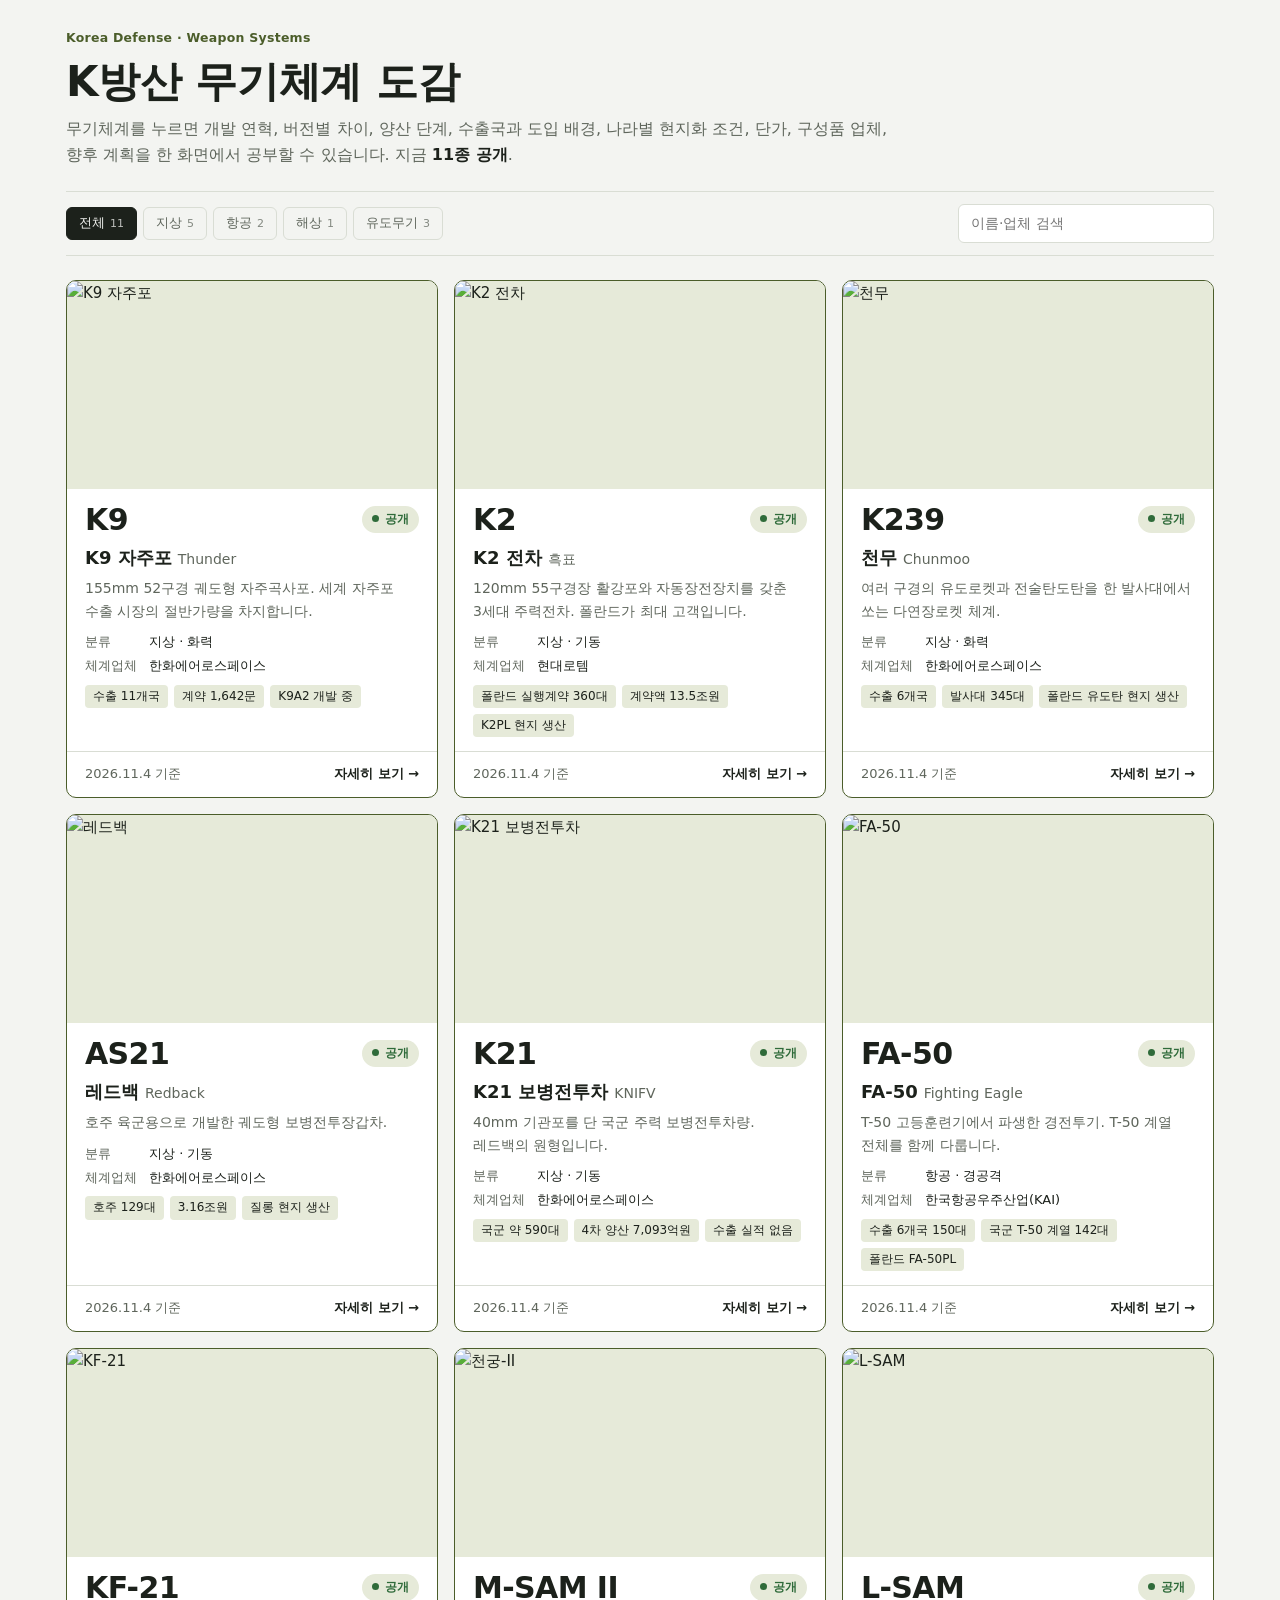
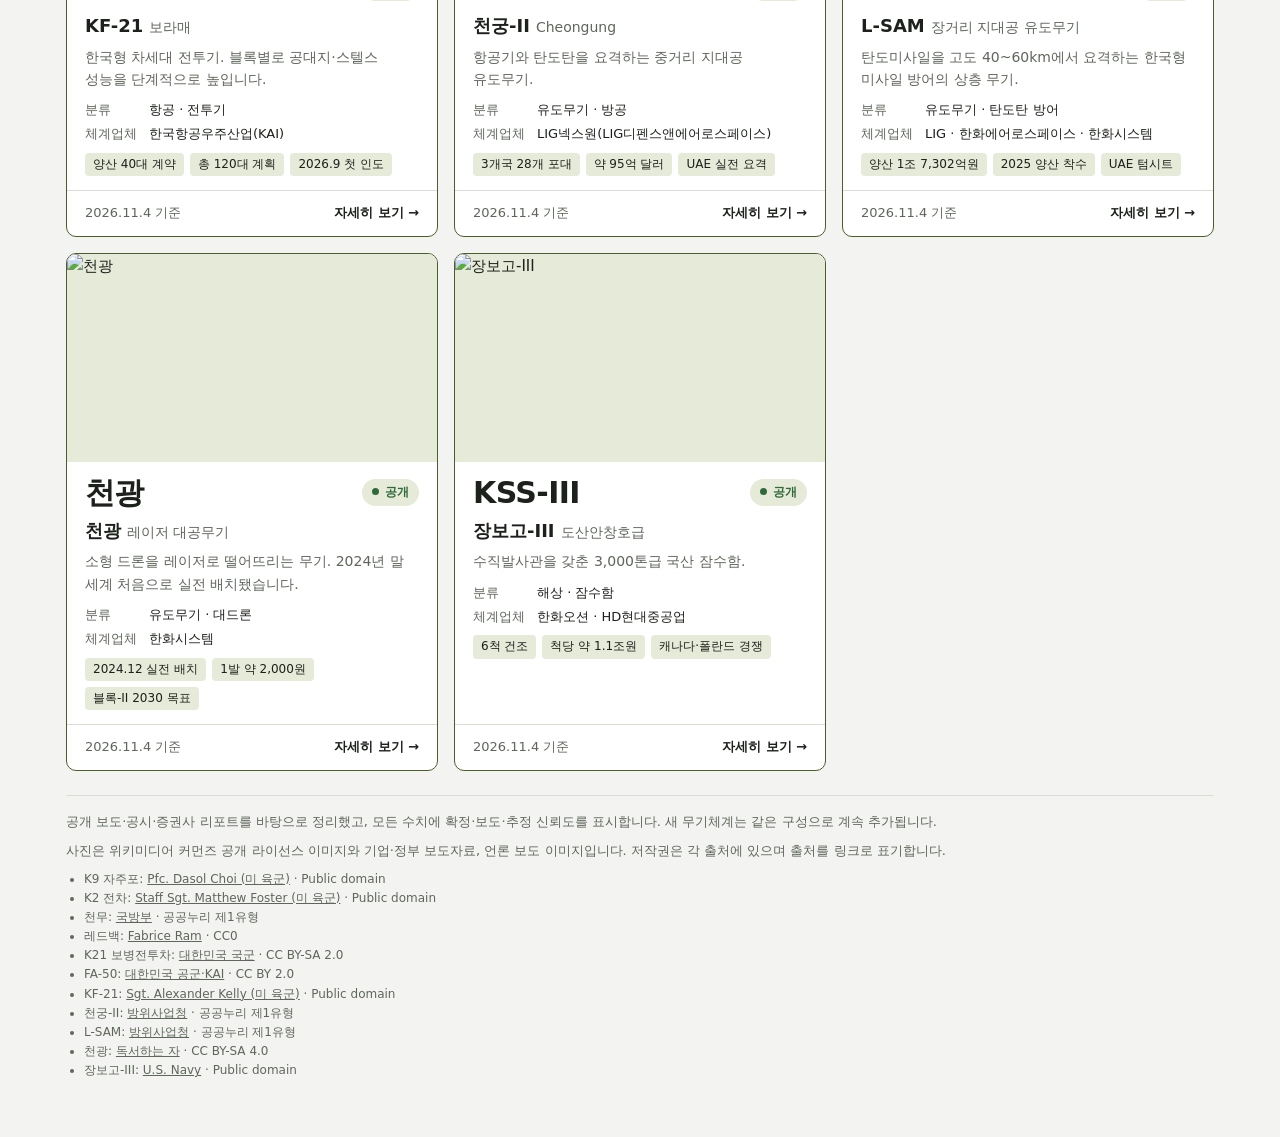
==== index.html @ 69179844 "공급망 분석 탭 틀 추가 (상장사 수혜·리스크) Co-Authored-By: Claude Opus 5.5 <noreply@anthropic.com> Claude-Session: h" ====
<!doctype html>
<html lang="ko">
<head>
<meta charset="utf-8">
<meta name="viewport" content="width=device-width, initial-scale=1, viewport-fit=cover">
<title>K방산 무기체계 도감</title>
<meta name="description" content="K방산 무기체계별 개발 연혁, 양산 단계, 수출국과 도입 배경, 단가, 구성품 업체, 향후 계획을 정리한 공부용 도감">
<link rel="stylesheet" href="https://cdn.jsdelivr.net/gh/orioncactus/pretendard@v1.3.9/dist/web/variable/pretendardvariable-dynamic-subset.min.css">
<link rel="stylesheet" href="assets/site.css?v=6ced16cc">
</head>
<body>
<div class="wrap">
  <header style="display:flex;flex-direction:column;gap:10px">
    <div class="eyebrow">Korea Defense · Weapon Systems</div>
    <h1>K방산 무기체계 도감</h1>
    <p class="lede">무기체계를 누르면 개발 연혁, 버전별 차이, 양산 단계, 수출국과 도입 배경, 나라별 현지화 조건, 단가, 구성품 업체, 향후 계획을 한 화면에서 공부할 수 있습니다. 지금 <b id="sum">—</b>.</p>
  </header>

  <div class="bar">
    <div class="chips" id="filters" role="group" aria-label="분류"></div>
    <input class="search" id="q" type="search" placeholder="이름·업체 검색" aria-label="무기체계 검색">
  </div>

  <ul class="grid" id="grid"></ul>
  <p class="empty hidden" id="empty">조건에 맞는 무기체계가 없습니다. 분류나 검색어를 바꿔 보세요.</p>

  <footer class="site">
    <p>공개 보도·공시·증권사 리포트를 바탕으로 정리했고, 모든 수치에 확정·보도·추정 신뢰도를 표시합니다. 새 무기체계는 같은 구성으로 계속 추가됩니다.</p>
    <p>사진은 위키미디어 커먼즈 공개 라이선스 이미지와 기업·정부 보도자료, 언론 보도 이미지입니다. 저작권은 각 출처에 있으며 출처를 링크로 표기합니다.</p>
    <ul id="credits"></ul>
  </footer>
</div>

<script>
const FP = (f, w = 800) => `https://commons.wikimedia.org/wiki/Special:FilePath/${encodeURIComponent(f)}?width=${w}`;
const PG = (f) => `https://commons.wikimedia.org/wiki/File:${encodeURIComponent(f.replace(/ /g, '_'))}`;
const SYSTEMS = [
  {code:"K9", name:"K9 자주포", alias:"Thunder", cat:"지상", sub:"화력", maker:"한화에어로스페이스", desc:"155mm 52구경 궤도형 자주곡사포. 세계 자주포 수출 시장의 절반가량을 차지합니다.", href:"k9/", updated:"2026.11.4", facts:["수출 11개국","계약 1,642문","K9A2 개발 중"],
   photo:{f:"Coordinated thunder - 1 of 7.jpg", by:"Pfc. Dasol Choi (미 육군)", lic:"Public domain"}},
  {code:"K2", name:"K2 전차", alias:"흑표", cat:"지상", sub:"기동", maker:"현대로템", desc:"120mm 55구경장 활강포와 자동장전장치를 갖춘 3세대 주력전차. 폴란드가 최대 고객입니다.", href:"k2/", updated:"2026.11.4", facts:["폴란드 실행계약 360대","계약액 13.5조원","K2PL 현지 생산"],
   photo:{f:"K2 Tank Joins the Fight with eFP Battle Group Poland - 1.jpg", by:"Staff Sgt. Matthew Foster (미 육군)", lic:"Public domain"}},
  {code:"K239", name:"천무", alias:"Chunmoo", cat:"지상", sub:"화력", maker:"한화에어로스페이스", desc:"여러 구경의 유도로켓과 전술탄도탄을 한 발사대에서 쏘는 다연장로켓 체계.", href:"chunmoo/", updated:"2026.11.4", facts:["수출 6개국","발사대 345대","폴란드 유도탄 현지 생산"],
   photo:{f:"K239 Chunmoo Image6.jpg", by:"국방부", lic:"공공누리 제1유형"}},
  {code:"AS21", name:"레드백", alias:"Redback", cat:"지상", sub:"기동", maker:"한화에어로스페이스", desc:"호주 육군용으로 개발한 궤도형 보병전투장갑차.", href:"redback/", updated:"2026.11.4", facts:["호주 129대","3.16조원","질롱 현지 생산"],
   photo:{f:"Hanwha AS21 Redback Australian IFV.png", by:"Fabrice Ram", lic:"CC0"}},
  {code:"K21", name:"K21 보병전투차", alias:"KNIFV", cat:"지상", sub:"기동", maker:"한화에어로스페이스", desc:"40mm 기관포를 단 국군 주력 보병전투차량. 레드백의 원형입니다.", href:"k21/", updated:"2026.11.4", facts:["국군 약 590대","4차 양산 7,093억원","수출 실적 없음"],
   photo:{f:"2014.4.1 육군 수도기계화보병사단 K-21 장갑차 사격집중훈련 Republic of Korea Army (13592630584).jpg", by:"대한민국 국군", lic:"CC BY-SA 2.0"}},
  {code:"FA-50", name:"FA-50", alias:"Fighting Eagle", cat:"항공", sub:"경공격", maker:"한국항공우주산업(KAI)", desc:"T-50 고등훈련기에서 파생한 경전투기. T-50 계열 전체를 함께 다룹니다.", href:"fa50/", updated:"2026.11.4", facts:["수출 6개국 150대","국군 T-50 계열 142대","폴란드 FA-50PL"],
   photo:{f:"FA-50 fighting Eagle on the Runway.jpg", by:"대한민국 공군·KAI", lic:"CC BY 2.0"}},
  {code:"KF-21", name:"KF-21", alias:"보라매", cat:"항공", sub:"전투기", maker:"한국항공우주산업(KAI)", desc:"한국형 차세대 전투기. 블록별로 공대지·스텔스 성능을 단계적으로 높입니다.", href:"kf21/", updated:"2026.11.4", facts:["양산 40대 계약","총 120대 계획","2026.9 첫 인도"],
   photo:{f:"A South Korean Air Force KF-21, developed by Korea Aerospace Industries, performs an aerial demonstration at the Aerospace and Defense Exhibition in Seoul, South Korea, October 21, 2023.jpg", by:"Sgt. Alexander Kelly (미 육군)", lic:"Public domain"}},
  {code:"M-SAM II", name:"천궁-II", alias:"Cheongung", cat:"유도무기", sub:"방공", maker:"LIG넥스원(LIG디펜스앤에어로스페이스)", desc:"항공기와 탄도탄을 요격하는 중거리 지대공 유도무기.", href:"msam2/", updated:"2026.11.4", facts:["3개국 28개 포대","약 95억 달러","UAE 실전 요격"],
   photo:{f:"M-SAM Block-2 battery.jpg", by:"방위사업청", lic:"공공누리 제1유형"}},
  {code:"L-SAM", name:"L-SAM", alias:"장거리 지대공 유도무기", cat:"유도무기", sub:"탄도탄 방어", maker:"LIG · 한화에어로스페이스 · 한화시스템", desc:"탄도미사일을 고도 40~60km에서 요격하는 한국형 미사일 방어의 상층 무기.", href:"lsam/", updated:"2026.11.4", facts:["양산 1조 7,302억원","2025 양산 착수","UAE 텀시트"],
   photo:{f:"Long-range Surface-to-Air Missile.jpg", by:"방위사업청", lic:"공공누리 제1유형"}},
  {code:"천광", name:"천광", alias:"레이저 대공무기", cat:"유도무기", sub:"대드론", maker:"한화시스템", desc:"소형 드론을 레이저로 떨어뜨리는 무기. 2024년 말 세계 처음으로 실전 배치됐습니다.", href:"cheongwang/", updated:"2026.11.4", facts:["2024.12 실전 배치","1발 약 2,000원","블록-II 2030 목표"],
   photo:{f:"Hanwha laser anti-aircraft weapon.webp", by:"독서하는 자", lic:"CC BY-SA 4.0"}},
  {code:"KSS-III", name:"장보고-III", alias:"도산안창호급", cat:"해상", sub:"잠수함", maker:"한화오션 · HD현대중공업", desc:"수직발사관을 갖춘 3,000톤급 국산 잠수함.", href:"kss3/", updated:"2026.11.4", facts:["6척 건조","척당 약 1.1조원","캐나다·폴란드 경쟁"],
   photo:{f:"260621-N-DP708-1007 ROKS Dosan ahn Chang-ho (SS-083) arrives at Pearl Harbor-Hickam for RIMPAC 2026.jpg", by:"U.S. Navy", lic:"Public domain"}}
];
const CATS = ["전체","지상","항공","해상","유도무기"];
let cat = "전체", q = "";
const el = (t, c, x) => { const e = document.createElement(t); if (c) e.className = c; if (x != null) e.textContent = x; return e; };
const live = SYSTEMS.filter(s => s.href).length;
document.getElementById("sum").textContent = `${live}종 공개`;

const fbox = document.getElementById("filters");
CATS.forEach(c => {
  const b = el("button", null, c);
  b.type = "button"; b.dataset.cat = c;
  b.append(el("span", "n", c === "전체" ? SYSTEMS.length : SYSTEMS.filter(s => s.cat === c).length));
  b.addEventListener("click", () => { cat = c; render(); });
  fbox.append(b);
});
document.getElementById("q").addEventListener("input", e => { q = e.target.value.trim().toLowerCase(); render(); });

function card(s) {
  const li = el("li", "scard" + (s.href ? " is-live" : ""));
  const fig = el("figure", "photo thumb");
  if (s.photo) {
    const img = el("img"); img.src = FP(s.photo.f); img.alt = s.name; img.loading = "lazy";
    fig.append(img);
  } else {
    const n = el("div", "nophoto"); n.append(el("b", null, s.code), el("span", null, "공개 라이선스 사진 준비 중"));
    fig.append(n);
  }
  const top = el("div", "scard-top");
  top.append(el("div", "code", s.code), el("span", "state", s.href ? "공개" : "준비 중"));
  const body = el("div", "scard-body");
  const h = el("h2", null, s.name);
  if (s.alias) h.append(el("span", null, s.alias));
  const meta = el("dl", "meta");
  [["분류", s.cat + " · " + s.sub], ["체계업체", s.maker]].forEach(([k, v]) => meta.append(el("dt", null, k), el("dd", null, v)));
  body.append(h, el("p", "desc", s.desc), meta);
  if (s.facts) { const f = el("div", "facts"); s.facts.forEach(x => f.append(el("span", null, x))); body.append(f); }
  const foot = el("div", "scard-foot");
  if (s.href) {
    foot.append(el("span", null, s.updated + " 기준"));
    const a = el("a", null, "자세히 보기"); a.href = s.href; foot.append(a);
  } else {
    foot.append(el("span", null, "페이지 제작 예정"));
  }
  li.append(fig, top, body, foot);
  return li;
}
function render() {
  fbox.querySelectorAll("button").forEach(b => b.setAttribute("aria-pressed", String(b.dataset.cat === cat)));
  const rows = SYSTEMS
    .filter(s => cat === "전체" || s.cat === cat)
    .filter(s => !q || [s.code, s.name, s.alias, s.maker, s.desc, s.sub].join(" ").toLowerCase().includes(q))
    .sort((a, b) => (b.href ? 1 : 0) - (a.href ? 1 : 0));
  document.getElementById("grid").replaceChildren(...rows.map(card));
  document.getElementById("empty").classList.toggle("hidden", rows.length > 0);
}
render();
document.getElementById("credits").replaceChildren(...SYSTEMS.filter(s => s.photo).map(s => {
  const li = el("li"); li.append(s.name + ": ");
  const a = el("a", null, s.photo.by); a.href = PG(s.photo.f); a.target = "_blank"; a.rel = "noopener";
  li.append(a, ` · ${s.photo.lic}`);
  return li;
}));
</script>
</body>
</html>
---- assets/site.css ----
/* K방산 무기체계 도감 — 공통 스타일
   레이아웃: 좁은 머리말 + 탭 + 카드. 주인공은 군 제식 명칭과 실물 사진. */
:root{
  --bg:#f3f4f1;
  --panel:#ffffff;
  --ink:#1c211b;
  --muted:#5f665c;
  --line:#d9ddd4;
  --accent:#4b5d2a;
  --accent-soft:#e6ead9;
  --ok:#2f6b3a;
  --warn:#9a6400;
  --c1:#4b5d2a;
  --c2:#2f6f8f;
  --c3:#b2742a;
  --c4:#8a3b4a;
  --c5:#6b5aa3;
  --muted-mark:#b8bdb2;
  --font-display:"Pretendard Variable",Pretendard,-apple-system,BlinkMacSystemFont,"Apple SD Gothic Neo","Malgun Gothic",system-ui,sans-serif;
  --font-body:"Pretendard Variable",Pretendard,-apple-system,BlinkMacSystemFont,"Apple SD Gothic Neo","Malgun Gothic",system-ui,sans-serif;
  --font-code:"Pretendard Variable",Pretendard,-apple-system,BlinkMacSystemFont,"Apple SD Gothic Neo","Malgun Gothic",system-ui,sans-serif;
}
@media (prefers-color-scheme: dark){:root{
  --bg:#151813;--panel:#1d211b;--ink:#e8ebe3;--muted:#a3aa9d;--line:#33392f;--accent:#b4c784;--accent-soft:#2a3220;
  --ok:#8fcf98;--warn:#e0b25a;--c1:#a9bf74;--c2:#6fb3d6;--c3:#e0a35c;--c4:#d98393;--c5:#a998e0;--muted-mark:#4a5145;color-scheme:dark}}
*{box-sizing:border-box}
html{-webkit-text-size-adjust:100%}
body{margin:0;background:var(--bg);color:var(--ink);font-family:var(--font-body);font-size:15px;line-height:1.6;font-variant-numeric:tabular-nums;word-break:keep-all;-webkit-font-smoothing:antialiased}
button,input,select,textarea{font-family:inherit}
a{color:inherit}
img{max-width:100%}
h1,h2,h3,p{margin:0}
.wrap{max-width:1180px;margin:0 auto;padding-left:max(16px,env(safe-area-inset-left,0px));padding-right:max(16px,env(safe-area-inset-right,0px));padding-block:28px 56px;display:flex;flex-direction:column;gap:24px}
.topnav{display:flex;align-items:center;gap:12px;font-size:13px;color:var(--muted)}
.topnav a{text-decoration:none;font-weight:600;color:var(--ink)}
.topnav a:hover{color:var(--accent)}
.eyebrow{font-family:var(--font-code);font-size:12.5px;letter-spacing:.02em;color:var(--accent);font-weight:600}
h1{font-family:var(--font-display);font-weight:700;font-size:clamp(28px,4.4vw,42px);line-height:1.15;letter-spacing:-.01em;text-wrap:balance}
.lede{color:var(--muted);font-size:16px;max-width:52rem}
.lede b{color:var(--ink);font-weight:600}
.btn:focus-visible,button:focus-visible,a:focus-visible,input:focus-visible{outline:2px solid var(--accent);outline-offset:2px}

/* 사진 */
figure{margin:0}
.photo{position:relative;background:var(--accent-soft);overflow:hidden;border-radius:8px}
.photo img{display:block;width:100%;height:100%;object-fit:cover}
.photo figcaption,.credit{font-size:11px;color:var(--muted);line-height:1.4}
.photo figcaption{padding:6px 2px 0}
.credit a{color:inherit}
.nophoto{display:flex;flex-direction:column;align-items:center;justify-content:center;gap:4px;height:100%;color:var(--muted);font-size:12px;text-align:center;padding:12px;border:1px dashed var(--line);border-radius:8px}
.nophoto b{font-family:var(--font-code);font-size:20px;color:var(--ink)}

/* 홈 */
.bar{display:flex;flex-wrap:wrap;gap:12px;align-items:center;justify-content:space-between;border-top:1px solid var(--line);border-bottom:1px solid var(--line);padding-block:12px}
.chips{display:flex;flex-wrap:wrap;gap:6px}
.chips button{font:inherit;font-size:13px;padding:5px 12px;border-radius:6px;border:1px solid var(--line);background:transparent;color:var(--muted);cursor:pointer}
.chips button[aria-pressed="true"]{background:var(--ink);color:var(--bg);border-color:var(--ink)}
.chips .n{font-family:var(--font-code);font-size:11px;margin-left:5px;opacity:.75}
.search{font:inherit;font-size:14px;padding:7px 12px;border:1px solid var(--line);border-radius:6px;background:var(--panel);color:var(--ink);width:min(100%,16rem)}
.grid{display:grid;grid-template-columns:repeat(auto-fill,minmax(min(100%,300px),1fr));gap:16px;list-style:none;margin:0;padding:0}
.scard{background:var(--panel);border:1px solid var(--line);border-radius:10px;display:flex;flex-direction:column;min-width:0;overflow:hidden}
.scard.is-live{border-color:var(--accent)}
.scard .thumb{aspect-ratio:16/9;border-radius:0}
.scard .thumb img{transition:transform .3s ease}
.scard.is-live:hover .thumb img{transform:scale(1.03)}
.scard-top{display:flex;justify-content:space-between;align-items:center;gap:10px;padding:14px 18px 0}
.code{font-family:var(--font-code);font-weight:700;font-size:30px;line-height:1.1;letter-spacing:-.02em}
.state{font-size:12px;font-weight:600;padding:3px 9px;border-radius:999px;white-space:nowrap;border:1px solid var(--line);color:var(--muted)}
.is-live .state{background:var(--accent-soft);border-color:transparent;color:var(--ok)}
.is-live .state::before{content:"";display:inline-block;width:7px;height:7px;border-radius:50%;background:var(--ok);margin-right:6px;vertical-align:1px}
.scard-body{padding:10px 18px 14px;display:flex;flex-direction:column;gap:8px;flex:1}
.scard h2{font-size:18px;font-weight:600;line-height:1.3}
.scard h2 span{font-weight:400;color:var(--muted);font-size:14px;margin-left:6px}
.desc{color:var(--muted);font-size:14px}
.meta{display:grid;grid-template-columns:auto 1fr;gap:3px 12px;margin:2px 0 0;font-size:13px}
.meta dt{color:var(--muted)}
.meta dd{margin:0;min-width:0}
.facts{display:flex;flex-wrap:wrap;gap:6px}
.facts span{font-family:var(--font-code);font-size:12px;padding:2px 8px;border-radius:4px;background:var(--accent-soft);font-variant-numeric:tabular-nums}
.scard-foot{border-top:1px solid var(--line);padding:12px 18px;display:flex;justify-content:space-between;align-items:center;gap:8px;font-size:13px;color:var(--muted)}
.scard-foot a{color:var(--ink);font-weight:600;text-decoration:none}
.scard-foot a::after{content:" →";font-family:var(--font-code)}
.scard-foot a:hover{color:var(--accent)}
.empty{color:var(--muted);text-align:center;padding:40px 0}
footer.site{font-size:13px;color:var(--muted);border-top:1px solid var(--line);padding-top:16px;display:flex;flex-direction:column;gap:8px}
footer.site ul{margin:0;padding-left:18px;font-size:12px;line-height:1.6}

/* 상세 페이지 */
.hero{display:grid;grid-template-columns:minmax(0,1.1fr) minmax(0,1fr);gap:24px;align-items:center}
.hero .photo{aspect-ratio:16/10}
.hero-media{min-width:0}
.hero-text{display:flex;flex-direction:column;gap:12px;min-width:0}
.hero h1 span{display:block;font-family:var(--font-code);font-size:15px;font-weight:500;color:var(--muted);letter-spacing:0;margin-top:6px}
@media (max-width:820px){.hero{grid-template-columns:1fr}.hero-text{order:-1}}
.legend-tier{display:flex;flex-wrap:wrap;align-items:center;gap:6px 10px;font-size:12px;color:var(--muted)}
.chip{display:inline-flex;align-items:center;font-size:11.5px;line-height:1.45;padding:0 7px;border-radius:999px;border:1px solid currentColor;white-space:nowrap;font-weight:600;vertical-align:middle}
.t-ok{color:var(--ok)}
.t-news{color:var(--muted)}
.t-est{color:var(--warn)}
.t-note{color:var(--ink);border-style:dashed}
.chip.plain{color:var(--muted);border-color:var(--line)}
.chip.st{color:var(--ink);border-color:var(--c)}
.chip.st::before{content:"";width:7px;height:7px;border-radius:50%;background:var(--c);margin-right:5px}
.kpis{display:grid;grid-template-columns:repeat(auto-fit,minmax(min(100%,10.5rem),1fr));gap:12px}
.kpi{background:var(--panel);border:1px solid var(--line);border-radius:10px;padding:14px 16px}
.kpi-l{font-size:12px;color:var(--muted)}
.kpi-v{font-family:var(--font-code);font-weight:600;font-size:26px;line-height:1.2;margin:4px 0;font-variant-numeric:tabular-nums}
.kpi-v small{font-family:var(--font-body);font-size:14px;font-weight:400;color:var(--muted);margin-left:3px}
.kpi-n{font-size:12px;color:var(--muted)}
.tabs{display:flex;gap:2px;border-bottom:1px solid var(--line);overflow-x:auto;position:sticky;top:env(safe-area-inset-top,0px);background:var(--bg);z-index:5}
.tabs a{font-size:15px;text-decoration:none;border-bottom:2px solid transparent;padding:10px 14px;color:var(--muted);white-space:nowrap}
.tabs a[aria-current="page"]{color:var(--ink);border-bottom-color:var(--ink);font-weight:600}
body::before{content:"";position:fixed;inset:0 0 auto;height:env(safe-area-inset-top,0px);z-index:10;background:var(--bg)}
.page{display:flex;flex-direction:column;gap:16px}
.card{background:var(--panel);border:1px solid var(--line);border-radius:10px;padding:20px;min-width:0}
.card > h2{font-size:18px;font-weight:600}
.card h3{font-size:15px;font-weight:600}
.note{font-size:13px;color:var(--muted);margin-top:4px;line-height:1.55}
.card-h{display:flex;flex-wrap:wrap;justify-content:space-between;align-items:flex-end;gap:10px}
.card-body{margin-top:16px}
.two{display:grid;grid-template-columns:repeat(auto-fit,minmax(min(100%,24rem),1fr));gap:16px}
.split{display:grid;grid-template-columns:minmax(0,3fr) minmax(0,2fr);gap:16px;align-items:start}
@media (max-width:860px){.split{grid-template-columns:1fr}}
.tbl-wrap{overflow-x:auto}
.tbl-wrap.tall{max-height:560px;overflow:auto}
table.tbl{width:100%;border-collapse:collapse;font-size:13px;font-variant-numeric:tabular-nums}
.tbl th{text-align:left;font-weight:600;color:var(--muted);padding:6px 10px;border-bottom:1px solid var(--line);position:sticky;top:0;background:var(--panel);white-space:nowrap}
.tbl td{padding:9px 10px;border-bottom:1px solid var(--line);vertical-align:top;line-height:1.45}
.tbl tr:last-child td{border-bottom:0}
.tbl .num{text-align:right;white-space:nowrap}
.tbl .strong{font-weight:600}
.tbl .nowrap{white-space:nowrap}
.tbl th button{font:inherit;color:inherit;background:none;border:0;padding:0;cursor:pointer}
.tbl th[aria-sort="ascending"] button::after{content:" ↑"}
.tbl th[aria-sort="descending"] button::after{content:" ↓"}
@media (max-width:700px){.hide-sm{display:none}}
@media (max-width:980px){.hide-md{display:none}}
.reasons{list-style:none;padding:0;margin:0;display:grid;gap:12px;counter-reset:r}
.reasons li{counter-increment:r;display:grid;grid-template-columns:28px 1fr;column-gap:10px}
.reasons li::before{content:counter(r);grid-row:span 2;width:26px;height:26px;border-radius:50%;border:1px solid var(--line);display:flex;align-items:center;justify-content:center;font-family:var(--font-code);font-size:12px;color:var(--muted)}
.reasons strong,.study strong{font-weight:600}
.reasons p,.study p{font-size:13px;color:var(--muted);line-height:1.55;margin-top:2px}
.study{display:grid;grid-template-columns:repeat(auto-fit,minmax(min(100%,16rem),1fr));gap:10px}
.study > div{border:1px solid var(--line);border-radius:8px;padding:14px;background:var(--bg)}
.filters{display:flex;flex-wrap:wrap;gap:4px}
.filters button{font:inherit;font-size:12px;padding:3px 10px;border-radius:999px;border:1px solid var(--line);background:transparent;color:var(--muted);cursor:pointer;display:inline-flex;align-items:center;gap:5px}
.filters button[aria-pressed="true"]{background:var(--ink);color:var(--bg);border-color:var(--ink)}
.filters i{width:7px;height:7px;border-radius:50%;display:inline-block}
.tl{list-style:none;padding:0;margin:0}
.tl li{display:grid;grid-template-columns:5.6rem 14px 1fr;column-gap:10px;padding-bottom:14px;position:relative}
.tl li::after{content:"";position:absolute;left:calc(5.6rem + 16px);top:16px;bottom:0;width:2px;background:var(--line)}
.tl li:last-child::after{display:none}
.tl .when{font-family:var(--font-code);font-size:12px;color:var(--muted);text-align:right;padding-top:2px;font-variant-numeric:tabular-nums}
.tl .dot{width:14px;height:14px;border-radius:50%;background:var(--c);margin-top:3px;position:relative;z-index:1;box-shadow:0 0 0 3px var(--panel)}
.tl .h{display:flex;flex-wrap:wrap;align-items:center;gap:6px}
.tl .h strong{font-weight:600}
.tl .cat{font-size:12px;color:var(--c);font-weight:600}
.tl p{font-size:13px;color:var(--muted);line-height:1.5;margin-top:2px}
.versions{display:grid;grid-template-columns:repeat(auto-fit,minmax(min(100%,13rem),1fr));gap:12px}
.ver{border:1px solid var(--line);border-radius:10px;overflow:hidden;display:flex;flex-direction:column;background:var(--bg)}
.ver .photo{aspect-ratio:16/10;border-radius:0}
.ver .nophoto{aspect-ratio:16/10;border:0;border-bottom:1px dashed var(--line);border-radius:0;height:auto}
.ver-b{padding:12px 14px;display:flex;flex-direction:column;gap:8px}
.ver-h{display:flex;justify-content:space-between;align-items:center;gap:8px}
.ver-h b{font-family:var(--font-code);font-size:20px}
.ver dl{display:grid;grid-template-columns:auto 1fr;gap:3px 10px;margin:0;font-size:12.5px}
.ver dt{color:var(--muted)}
.ver dd{margin:0}
.ver .credit{padding:4px 14px 0}
.chart{position:relative;min-height:180px}
.chart svg{display:block;width:100%;overflow:visible}
.chart text{font-family:var(--font-body);font-size:12px;fill:var(--muted)}
.chart .vlab{fill:var(--ink);font-variant-numeric:tabular-nums}
.chart .sel{fill:var(--ink);font-weight:700}
.chart .grid{stroke:var(--line)}
.chart .hit{cursor:pointer}
.tip{position:absolute;z-index:6;background:var(--panel);border:1px solid var(--line);border-radius:8px;box-shadow:0 6px 20px rgba(0,0,0,.12);padding:6px 10px;font-size:12px;pointer-events:none;max-width:260px;line-height:1.5}
.tip div:first-child{color:var(--muted)}
.swatches{display:flex;flex-wrap:wrap;gap:10px;font-size:12px;color:var(--muted);margin-top:8px}
.swatches span{display:inline-flex;align-items:center;gap:5px}
.swatches i{width:10px;height:10px;border-radius:2px;display:inline-block}
.detail .photo{aspect-ratio:16/9;margin-bottom:6px}
.detail h2{font-family:var(--font-display);font-size:26px;font-weight:700}
.dt-h{display:flex;align-items:baseline;flex-wrap:wrap;gap:8px;margin-top:6px}
.dt-local{color:var(--muted);font-size:13px}
.dt-chips{display:flex;flex-wrap:wrap;gap:6px;margin:8px 0}
.dt-facts{display:grid;grid-template-columns:auto 1fr;gap:4px 14px;font-size:13px;margin:8px 0}
.dt-facts dt{color:var(--muted)}
.dt-facts dd{margin:0}
.dt-sec{border-top:1px solid var(--line);padding-top:10px;margin-top:10px}
.dt-sec h3{display:flex;align-items:center;gap:6px;margin-bottom:4px}
.dt-sec p{font-size:14px;line-height:1.6}
.mini{list-style:none;padding:0;margin:0;display:grid;gap:8px}
.mini li{display:grid;grid-template-columns:4.6rem 1fr;gap:8px;font-size:13px}
.mini .d{font-family:var(--font-code);color:var(--muted);font-size:12px}
.mini strong{font-weight:600}
.mini p{color:var(--muted);font-size:12.5px;line-height:1.5}
.guide{padding-left:18px;margin:0;display:grid;gap:8px;line-height:1.6}
.guide b{font-weight:600}
.supply-photos{display:grid;grid-template-columns:repeat(auto-fill,minmax(min(100%,16rem),22rem));gap:12px;margin-bottom:16px}
.supply-photos .photo{aspect-ratio:16/9;max-height:240px}
.hidden{display:none!important}
#pipe-chart{min-height:0}

.co-legend{display:flex;flex-wrap:wrap;gap:6px 10px;align-items:center;font-size:12.5px;color:var(--muted);margin-bottom:12px}
.co-grid{display:grid;grid-template-columns:repeat(auto-fill,minmax(270px,1fr));gap:12px}
.co{border:1px solid var(--line);border-radius:10px;padding:12px 14px;display:flex;flex-direction:column;gap:6px;background:var(--panel)}
.co.imp-1{border-color:var(--accent);box-shadow:inset 3px 0 0 var(--accent)}
.co-h{display:flex;align-items:center;gap:8px;flex-wrap:wrap}
.co-h strong{font-size:15.5px}
.co-h .tk{margin-left:auto;font-size:12px;color:var(--muted)}
.imp{display:inline-block;font-size:11.5px;font-weight:600;padding:2px 7px;border-radius:999px;white-space:nowrap}
.imp1{background:var(--accent);color:var(--bg)}
.imp2{background:var(--accent-soft);color:var(--ink)}
.imp3{background:color-mix(in srgb,var(--muted) 18%,transparent);color:var(--muted)}
.co-role{display:flex;gap:6px;flex-wrap:wrap}
.co-parts{margin:0;font-weight:500}
.co-exp,.co-why{margin:0;font-size:13.5px;line-height:1.5}
.co-why{color:var(--muted)}
.co-src{font-size:12.5px;align-self:flex-start}
#co-chart h3{margin:18px 0 6px;font-size:14px}
.chart text.vlab{paint-order:stroke;stroke:var(--panel);stroke-width:4px;stroke-linejoin:round;fill:var(--ink);font-weight:600}
.chart text.vlab.small{font-size:11px;font-weight:500}

.sc-flow{display:grid;grid-template-columns:repeat(3,1fr);gap:28px;margin-bottom:12px}
.sc-col{display:flex;flex-direction:column;gap:8px;position:relative}
.sc-col h3{margin:0 0 2px;font-size:13.5px;color:var(--muted)}
.sc-col.has-arrow::after{content:"→";position:absolute;right:-22px;top:2px;color:var(--muted);font-size:18px}
.sc-node{border:1px solid var(--line);border-radius:8px;padding:8px 10px;background:var(--panel);display:flex;flex-wrap:wrap;gap:2px 8px;align-items:baseline}
.sc-node small{flex-basis:100%;color:var(--muted);font-size:12.5px;line-height:1.4}
.sc-node .tk,.sc-h .tk{color:var(--muted);font-size:12px}
.sc-node.s-high{border-color:var(--accent);box-shadow:inset 3px 0 0 var(--accent)}
.sens{display:inline-block;font-size:11.5px;font-weight:600;padding:2px 7px;border-radius:999px}
.sens.s-high{background:var(--accent);color:var(--bg)}
.sens.s-mid{background:var(--accent-soft);color:var(--ink)}
.sens.s-low{background:color-mix(in srgb,var(--muted) 18%,transparent);color:var(--muted)}
.sc-list{display:flex;flex-direction:column;gap:14px}
.sc-row{border-top:1px solid var(--line);padding-top:12px;display:flex;flex-direction:column;gap:6px}
.sc-row:first-child{border-top:0;padding-top:0}
.sc-h{display:flex;flex-wrap:wrap;gap:6px 8px;align-items:center}
.sc-h strong{font-size:16px}
.sc-parts{margin:0;font-weight:500}
.sc-grid{display:grid;grid-template-columns:repeat(auto-fit,minmax(220px,1fr));gap:8px}
.sc-cell{border-radius:8px;padding:8px 10px;background:color-mix(in srgb,var(--muted) 8%,transparent)}
.sc-cell b{font-size:12px;color:var(--muted)}
.sc-cell p{margin:2px 0 0;font-size:13.5px;line-height:1.5}
.sc-cell.sc-up{background:color-mix(in srgb,var(--ok) 14%,transparent)}
.sc-cell.sc-down{background:color-mix(in srgb,var(--c4) 12%,transparent)}
.sc-risks{list-style:none;margin:0;padding:0;display:flex;flex-direction:column;gap:10px}
.sc-risks p{margin:2px 0 0;font-size:13.5px}
@media (max-width:720px){.sc-flow{grid-template-columns:1fr;gap:18px}.sc-col.has-arrow::after{content:"↓";right:auto;left:8px;top:auto;bottom:-20px}}
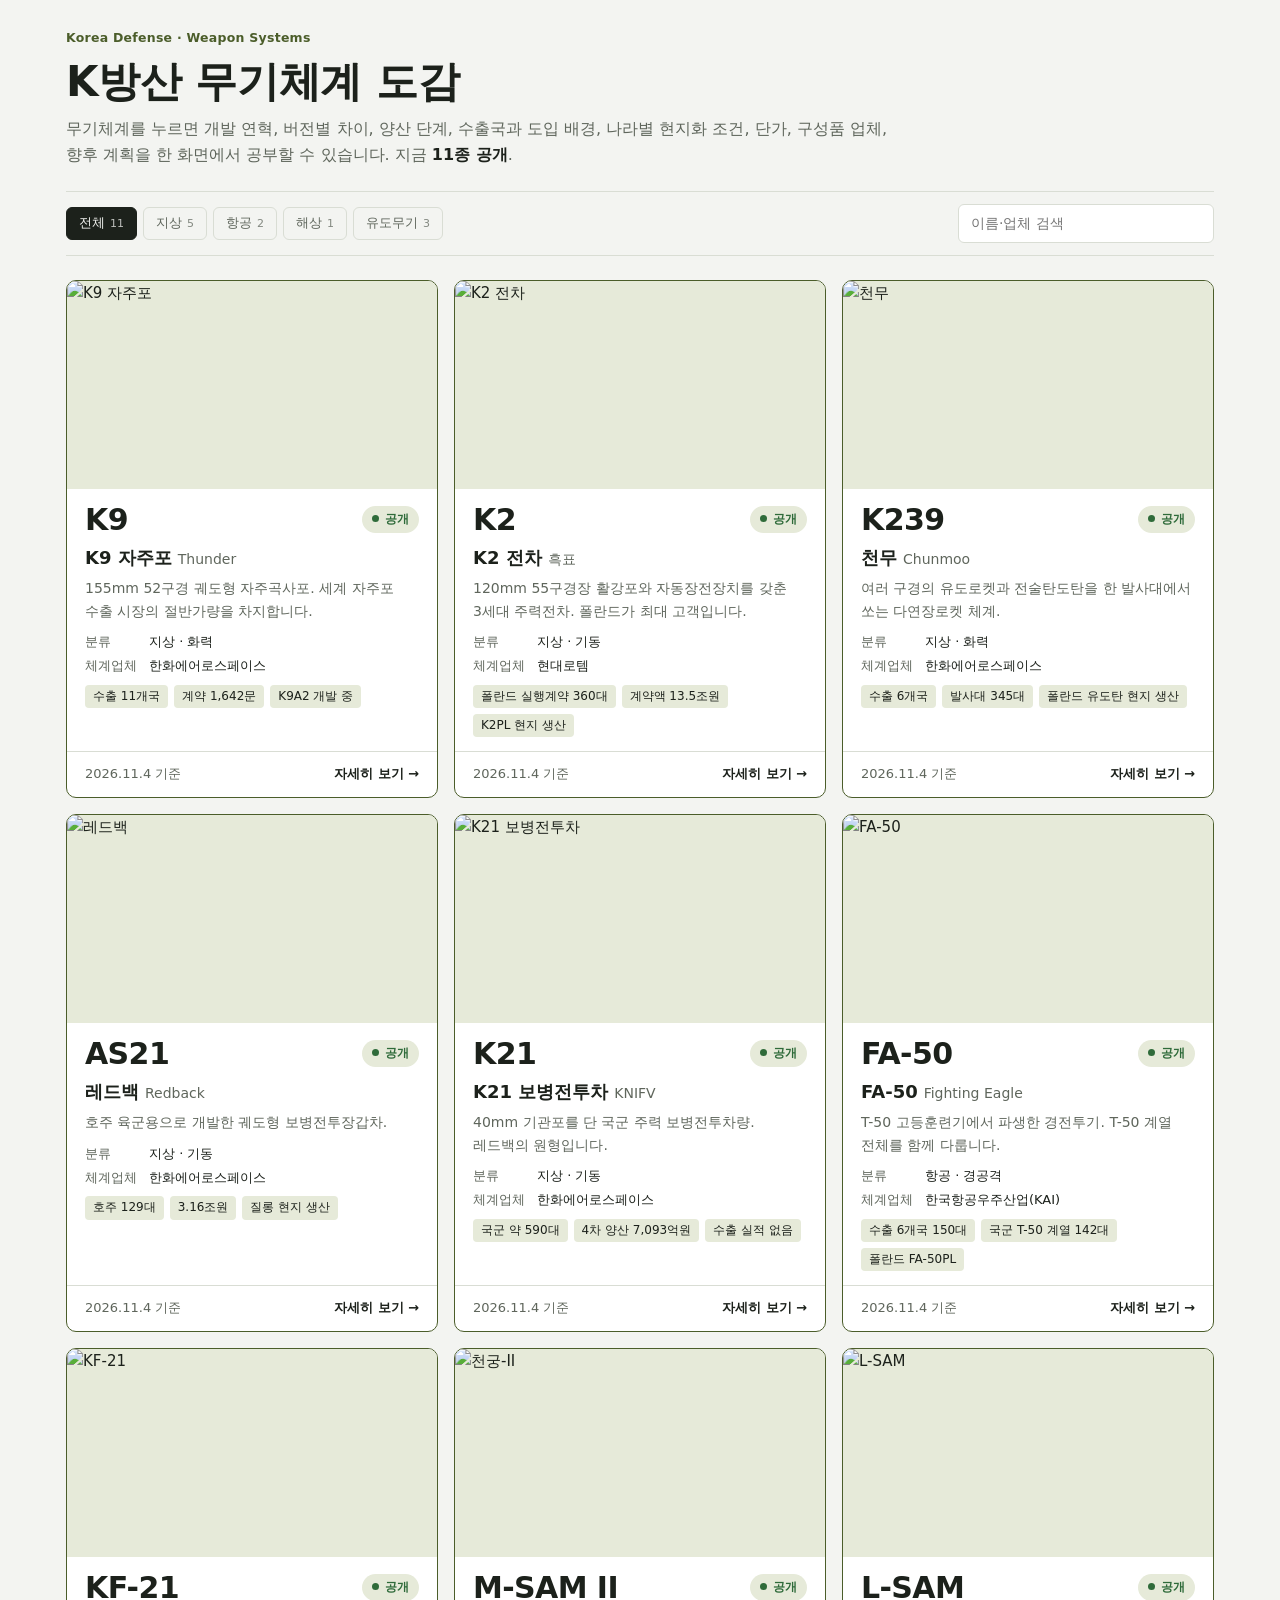
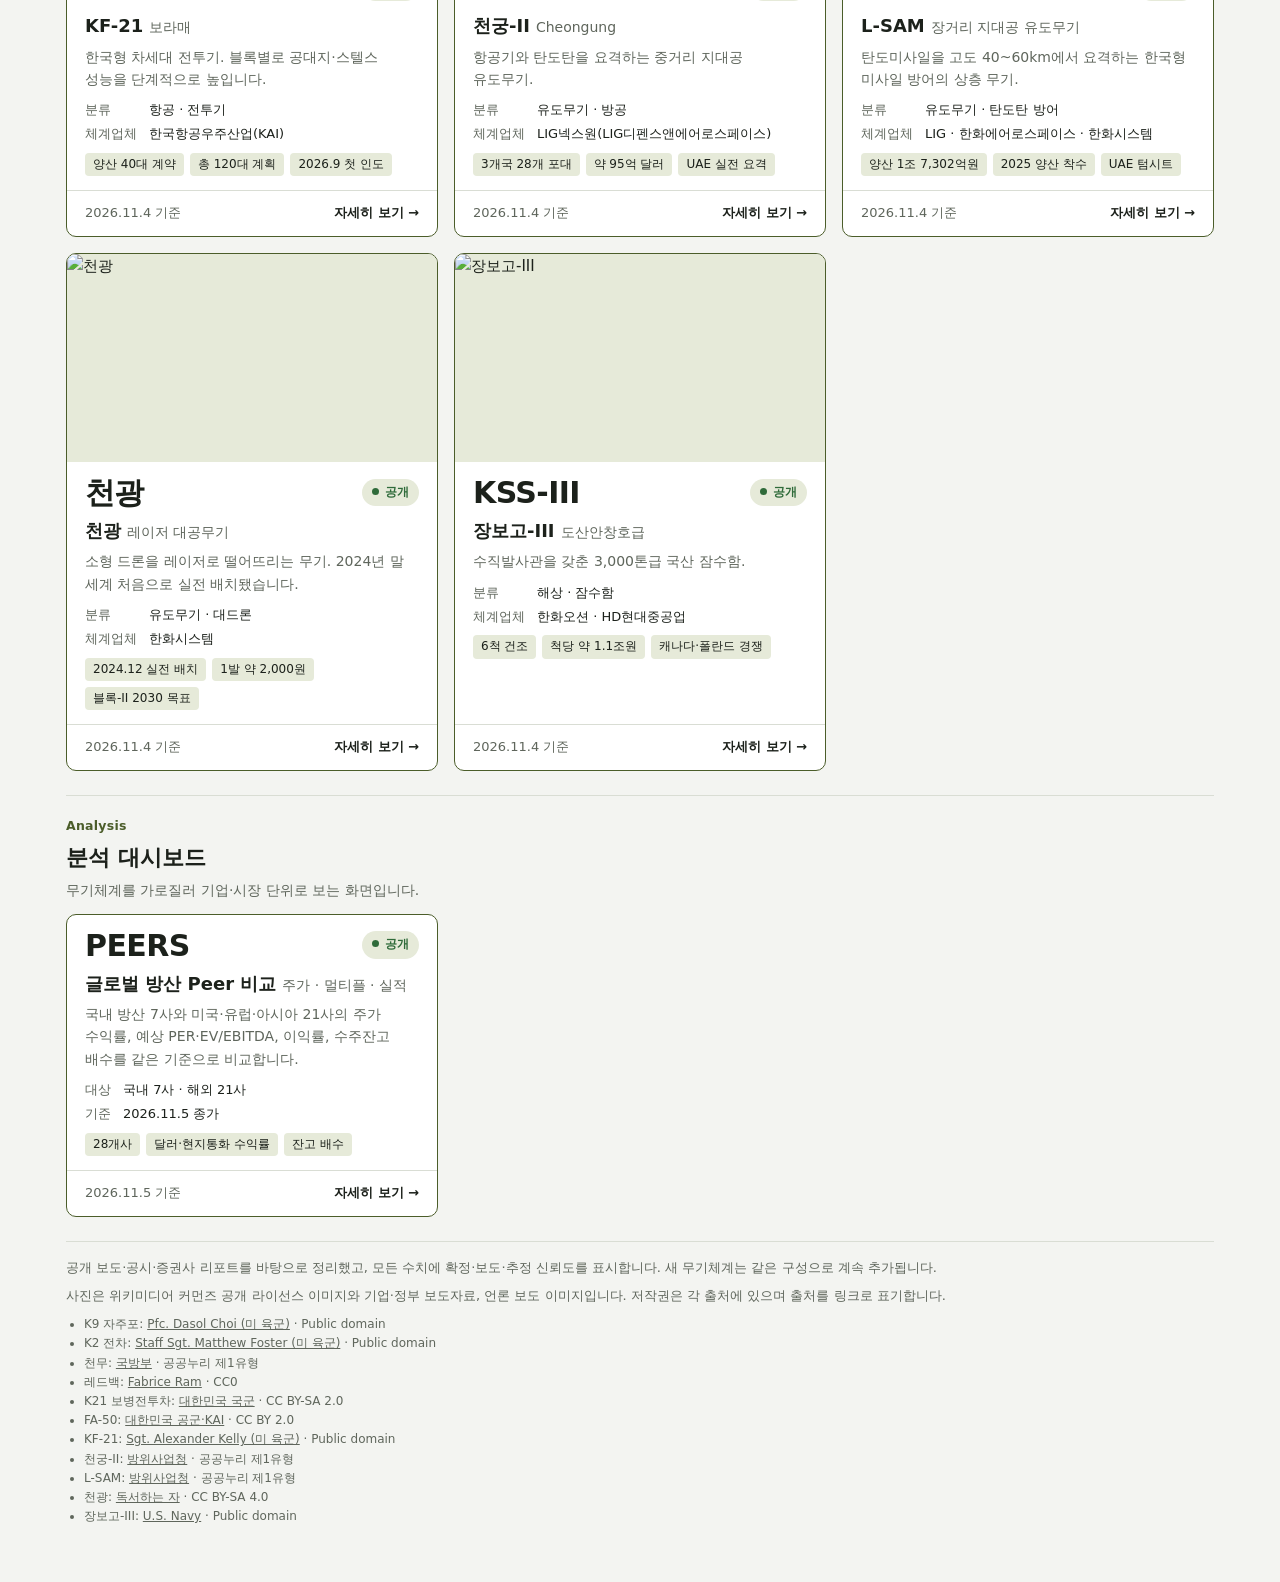
==== commit 6d5da7a8: "글로벌 방산 Peer 비교 대시보드 추가 (국내 7사·해외 21사 주가·멀티플·실적·수주잔고) - peers/: 요약·주가·밸류에이션·실적·수주잔고·기업별 상세·K방산 경쟁 관계·" ====
--- a/index.html
+++ b/index.html
@@ -6,7 +6,7 @@
 <title>K방산 무기체계 도감</title>
 <meta name="description" content="K방산 무기체계별 개발 연혁, 양산 단계, 수출국과 도입 배경, 단가, 구성품 업체, 향후 계획을 정리한 공부용 도감">
 <link rel="stylesheet" href="https://cdn.jsdelivr.net/gh/orioncactus/pretendard@v1.3.9/dist/web/variable/pretendardvariable-dynamic-subset.min.css">
-<link rel="stylesheet" href="assets/site.css?v=6ced16cc">
+<link rel="stylesheet" href="assets/site.css?v=6d1abbde">
 </head>
 <body>
 <div class="wrap">
@@ -23,6 +23,12 @@
 
   <ul class="grid" id="grid"></ul>
   <p class="empty hidden" id="empty">조건에 맞는 무기체계가 없습니다. 분류나 검색어를 바꿔 보세요.</p>
+
+  <section aria-labelledby="ana-h" style="display:flex;flex-direction:column;gap:12px;border-top:1px solid var(--line);padding-top:20px">
+    <div><div class="eyebrow">Analysis</div><h2 id="ana-h" style="font-size:22px;font-weight:700;margin-top:4px">분석 대시보드</h2>
+    <p class="desc" style="margin-top:4px">무기체계를 가로질러 기업·시장 단위로 보는 화면입니다.</p></div>
+    <ul class="grid" id="ana-grid"></ul>
+  </section>
 
   <footer class="site">
     <p>공개 보도·공시·증권사 리포트를 바탕으로 정리했고, 모든 수치에 확정·보도·추정 신뢰도를 표시합니다. 새 무기체계는 같은 구성으로 계속 추가됩니다.</p>
@@ -57,6 +63,11 @@
    photo:{f:"Hanwha laser anti-aircraft weapon.webp", by:"독서하는 자", lic:"CC BY-SA 4.0"}},
   {code:"KSS-III", name:"장보고-III", alias:"도산안창호급", cat:"해상", sub:"잠수함", maker:"한화오션 · HD현대중공업", desc:"수직발사관을 갖춘 3,000톤급 국산 잠수함.", href:"kss3/", updated:"2026.11.4", facts:["6척 건조","척당 약 1.1조원","캐나다·폴란드 경쟁"],
    photo:{f:"260621-N-DP708-1007 ROKS Dosan ahn Chang-ho (SS-083) arrives at Pearl Harbor-Hickam for RIMPAC 2026.jpg", by:"U.S. Navy", lic:"Public domain"}}
+];
+const ANALYSIS = [
+  {code:"PEERS", name:"글로벌 방산 Peer 비교", alias:"주가 · 멀티플 · 실적", href:"peers/", updated:"2026.11.5",
+   desc:"국내 방산 7사와 미국·유럽·아시아 21사의 주가 수익률, 예상 PER·EV/EBITDA, 이익률, 수주잔고 배수를 같은 기준으로 비교합니다.",
+   meta:[["대상","국내 7사 · 해외 21사"],["기준","2026.11.5 종가"]], facts:["28개사","달러·현지통화 수익률","잔고 배수"]}
 ];
 const CATS = ["전체","지상","항공","해상","유도무기"];
 let cat = "전체", q = "";
@@ -113,6 +124,16 @@
   document.getElementById("empty").classList.toggle("hidden", rows.length > 0);
 }
 render();
+document.getElementById("ana-grid").replaceChildren(...ANALYSIS.map(a => {
+  const li = el("li", "scard is-live");
+  const top = el("div", "scard-top"); top.append(el("div", "code", a.code), el("span", "state", "공개"));
+  const body = el("div", "scard-body"); const h = el("h2", null, a.name); h.append(el("span", null, a.alias));
+  const meta = el("dl", "meta"); a.meta.forEach(([k, v]) => meta.append(el("dt", null, k), el("dd", null, v)));
+  const f = el("div", "facts"); a.facts.forEach(x => f.append(el("span", null, x)));
+  body.append(h, el("p", "desc", a.desc), meta, f);
+  const foot = el("div", "scard-foot"); foot.append(el("span", null, a.updated + " 기준")); const ln = el("a", null, "자세히 보기"); ln.href = a.href; foot.append(ln);
+  li.append(top, body, foot); return li;
+}));
 document.getElementById("credits").replaceChildren(...SYSTEMS.filter(s => s.photo).map(s => {
   const li = el("li"); li.append(s.name + ": ");
   const a = el("a", null, s.photo.by); a.href = PG(s.photo.f); a.target = "_blank"; a.rel = "noopener";
--- a/assets/site.css
+++ b/assets/site.css
@@ -249,3 +249,75 @@
 .sc-risks{list-style:none;margin:0;padding:0;display:flex;flex-direction:column;gap:10px}
 .sc-risks p{margin:2px 0 0;font-size:13.5px}
 @media (max-width:720px){.sc-flow{grid-template-columns:1fr;gap:18px}.sc-col.has-arrow::after{content:"↓";right:auto;left:8px;top:auto;bottom:-20px}}
+
+.res{display:inline-block;font-size:11.5px;font-weight:700;padding:2px 8px;border-radius:999px;white-space:nowrap}
+.res.r-win{background:var(--ok);color:var(--bg)}
+.res.r-loss{background:var(--c4);color:var(--bg)}
+.res.r-open{background:var(--warn);color:var(--bg)}
+.res.r-void{background:color-mix(in srgb,var(--muted) 25%,transparent);color:var(--ink)}
+.cp-cases{display:flex;flex-direction:column;gap:12px}
+.cp-case{border:1px solid var(--line);border-radius:10px;padding:12px 14px;display:flex;flex-direction:column;gap:6px;border-left-width:4px}
+.cp-case.r-win{border-left-color:var(--ok)}
+.cp-case.r-loss{border-left-color:var(--c4)}
+.cp-case.r-open{border-left-color:var(--warn)}
+.cp-case p{margin:0;font-size:14px;line-height:1.55}
+.cp-us{background:var(--accent-soft);font-weight:600}
+.cp-f{margin:0;padding-left:18px;display:flex;flex-direction:column;gap:6px}
+.cp-f.up li::marker{color:var(--ok)}
+.cp-f.down li::marker{color:var(--c4)}
+
+/* ── 글로벌 Peer 비교 (peers/) ── */
+:root{--g-kr:#5a7a1f;--g-us:#2b6fa8;--g-eu:#c0742a;--g-as:#7a5fb5;
+  --s1:#2a78d6;--s2:#eb6834;--s3:#1baf7a;--s4:#eda100;--s5:#e87ba4;--s6:#6250d6}
+@media (prefers-color-scheme: dark){:root{--g-kr:#7aa33a;--g-us:#3f8ccc;--g-eu:#bb7c26;--g-as:#9178d8;
+  --s1:#3987e5;--s2:#d95926;--s3:#199e70;--s4:#c98500;--s5:#d55181;--s6:#9085e9}}
+.pe-ctrl{display:flex;flex-wrap:wrap;gap:10px 18px;align-items:center;margin-top:12px}
+.pe-ctrl .lab{font-size:12px;color:var(--muted);margin-right:2px}
+.seg{display:inline-flex;border:1px solid var(--line);border-radius:7px;overflow:hidden}
+.seg button{font:inherit;font-size:12.5px;padding:4px 11px;border:0;background:transparent;color:var(--muted);cursor:pointer}
+.seg button+button{border-left:1px solid var(--line)}
+.seg button[aria-pressed="true"]{background:var(--ink);color:var(--bg)}
+.pick{display:flex;flex-direction:column;gap:6px;margin-top:12px}
+.pick-row{display:flex;flex-wrap:wrap;gap:5px;align-items:center}
+.pick-row > b{font-size:12px;font-weight:600;color:var(--muted);width:5.5rem;display:inline-flex;align-items:center;gap:6px}
+.pick-row > b i,.gdot{width:9px;height:9px;border-radius:50%;display:inline-block;flex:none}
+.pick button{font:inherit;font-size:12.5px;padding:3px 10px;border-radius:999px;border:1px solid var(--line);background:transparent;color:var(--muted);cursor:pointer;display:inline-flex;align-items:center;gap:6px}
+.pick button i{width:8px;height:8px;border-radius:50%;display:none}
+.pick button[aria-pressed="true"]{color:var(--ink);border-color:var(--ink);font-weight:600}
+.pick button[aria-pressed="true"] i{display:inline-block}
+.pick button:disabled{opacity:.45;cursor:not-allowed}
+.glegend{display:flex;flex-wrap:wrap;gap:6px 14px;font-size:12.5px;color:var(--muted)}
+.glegend span{display:inline-flex;align-items:center;gap:6px}
+.takeaways{list-style:none;margin:0;padding:0;display:grid;gap:12px}
+.takeaways li{border-left:3px solid var(--accent);padding:2px 0 2px 12px}
+.takeaways strong{display:block;font-weight:600;font-size:15px}
+.takeaways p{font-size:13.5px;color:var(--muted);line-height:1.6;margin-top:2px}
+.tbl td.neg{color:var(--c4)}
+.tbl td.pos{color:var(--ok)}
+.tbl tr.grp td{background:var(--accent-soft);font-weight:600}
+.tbl tr.kr td:first-child{box-shadow:inset 3px 0 0 var(--g-kr)}
+.tbl .nm{display:flex;align-items:center;gap:7px;white-space:nowrap}
+.tbl .nm small{color:var(--muted);font-size:11.5px;font-weight:400}
+.tbl button.lnk{font:inherit;background:none;border:0;padding:0;color:inherit;cursor:pointer;text-decoration:underline;text-decoration-color:var(--line);text-underline-offset:3px}
+.tbl button.lnk:hover{color:var(--accent)}
+.dt-grid{display:grid;grid-template-columns:repeat(auto-fit,minmax(min(100%,9.5rem),1fr));gap:10px}
+.dt-grid div{border:1px solid var(--line);border-radius:8px;padding:10px 12px;background:var(--bg)}
+.dt-grid b{display:block;font-size:12px;color:var(--muted);font-weight:500}
+.dt-grid span{font-size:18px;font-weight:600;font-variant-numeric:tabular-nums}
+.dt-grid small{display:block;font-size:11.5px;color:var(--muted);line-height:1.4}
+.pe-sel{font:inherit;font-size:14px;padding:7px 10px;border:1px solid var(--line);border-radius:6px;background:var(--panel);color:var(--ink);max-width:100%}
+.sysmap{display:grid;grid-template-columns:repeat(auto-fill,minmax(min(100%,19rem),1fr));gap:12px}
+.sysmap > div{border:1px solid var(--line);border-radius:10px;padding:12px 14px;background:var(--panel);display:flex;flex-direction:column;gap:8px}
+.sysmap h3 a{text-decoration:none}
+.sysmap h3 a:hover{color:var(--accent)}
+.sysmap .chips2{display:flex;flex-wrap:wrap;gap:5px}
+.sysmap .chips2 button{font:inherit;font-size:12px;padding:2px 9px;border-radius:999px;border:1px solid var(--line);background:var(--bg);color:var(--ink);cursor:pointer;display:inline-flex;align-items:center;gap:5px}
+.srcs{font-size:12px;color:var(--muted);display:flex;flex-wrap:wrap;gap:4px 12px}
+.srcs a{color:inherit}
+.chart .lbl-end{font-size:12px;font-weight:600;paint-order:stroke;stroke:var(--panel);stroke-width:4px;stroke-linejoin:round}
+.chart .dot-lbl{font-size:11px;fill:var(--ink);paint-order:stroke;stroke:var(--panel);stroke-width:3px;stroke-linejoin:round}
+.chart .axis-t{font-size:11.5px}
+.chart .zero{stroke:var(--muted)}
+.tip b{font-weight:600}
+.tip .row{display:flex;justify-content:space-between;gap:14px}
+.tip .row i{width:8px;height:8px;border-radius:50%;display:inline-block;margin-right:6px}
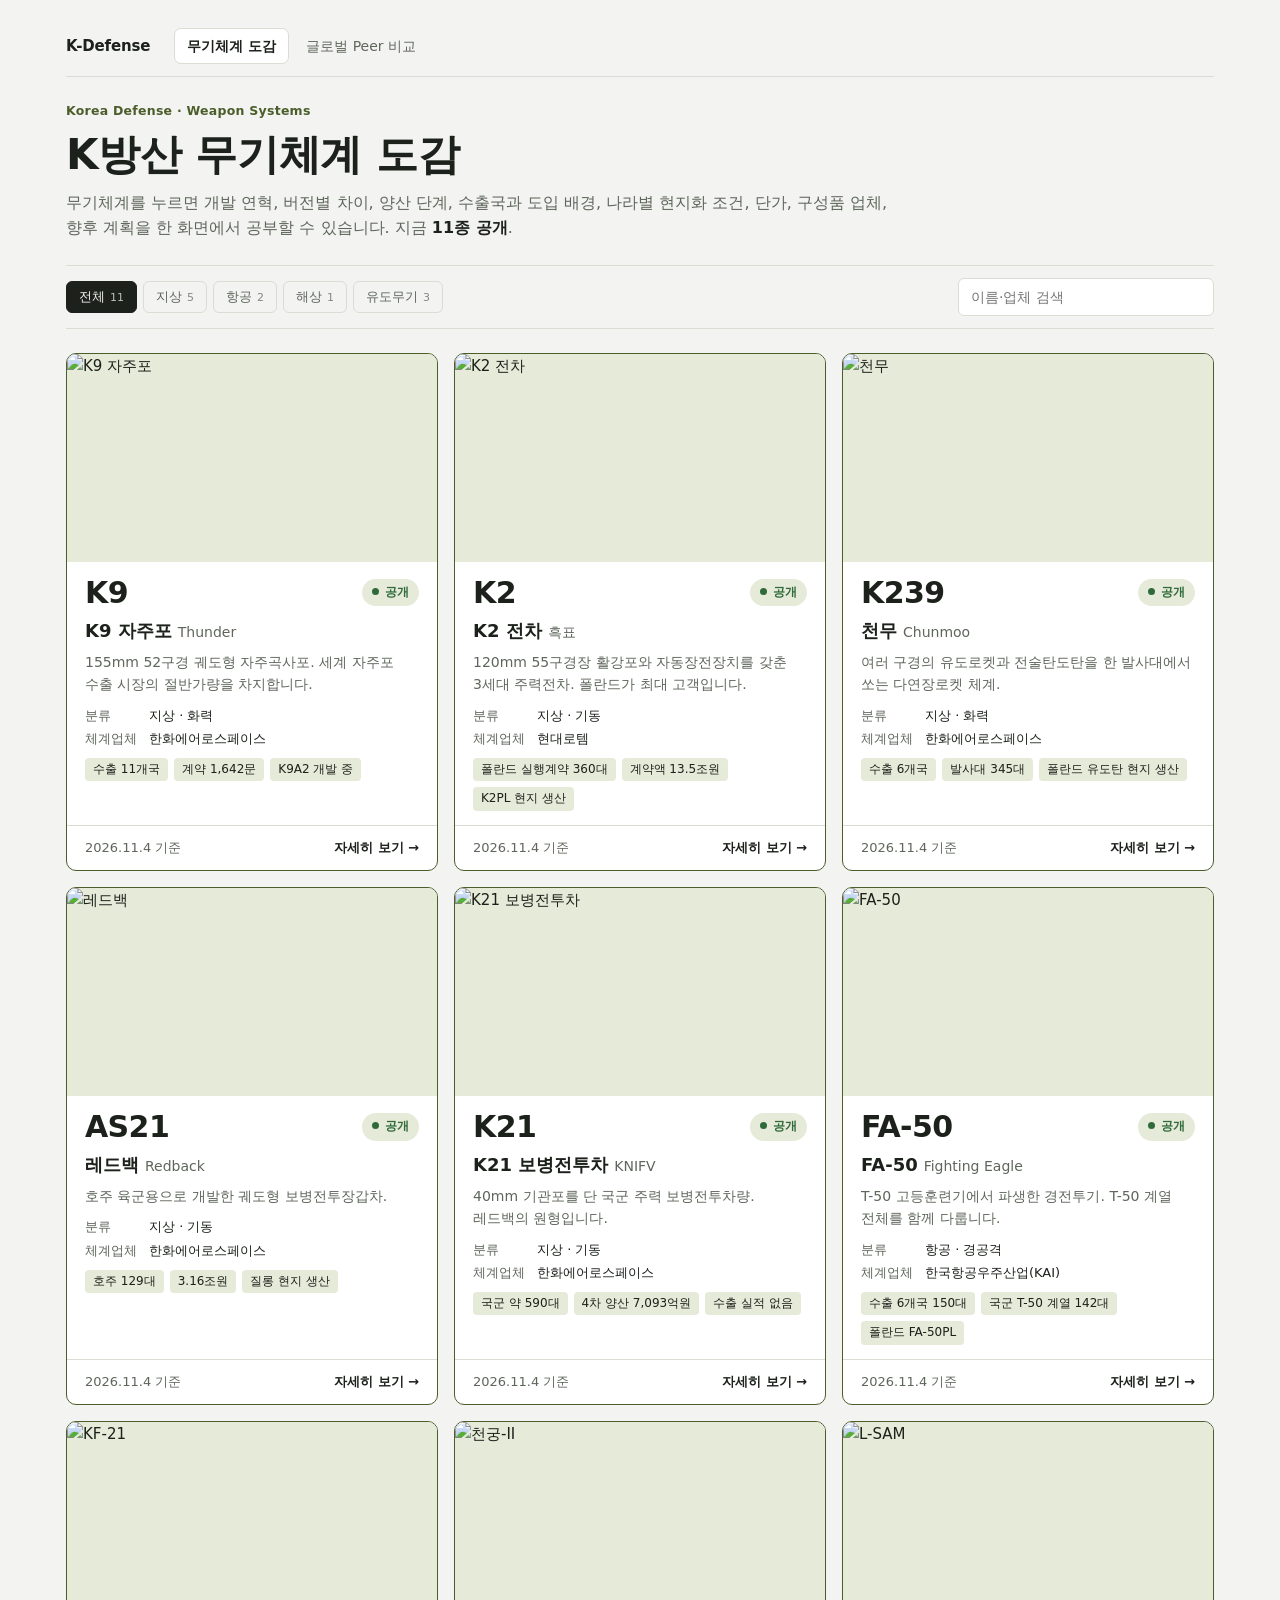
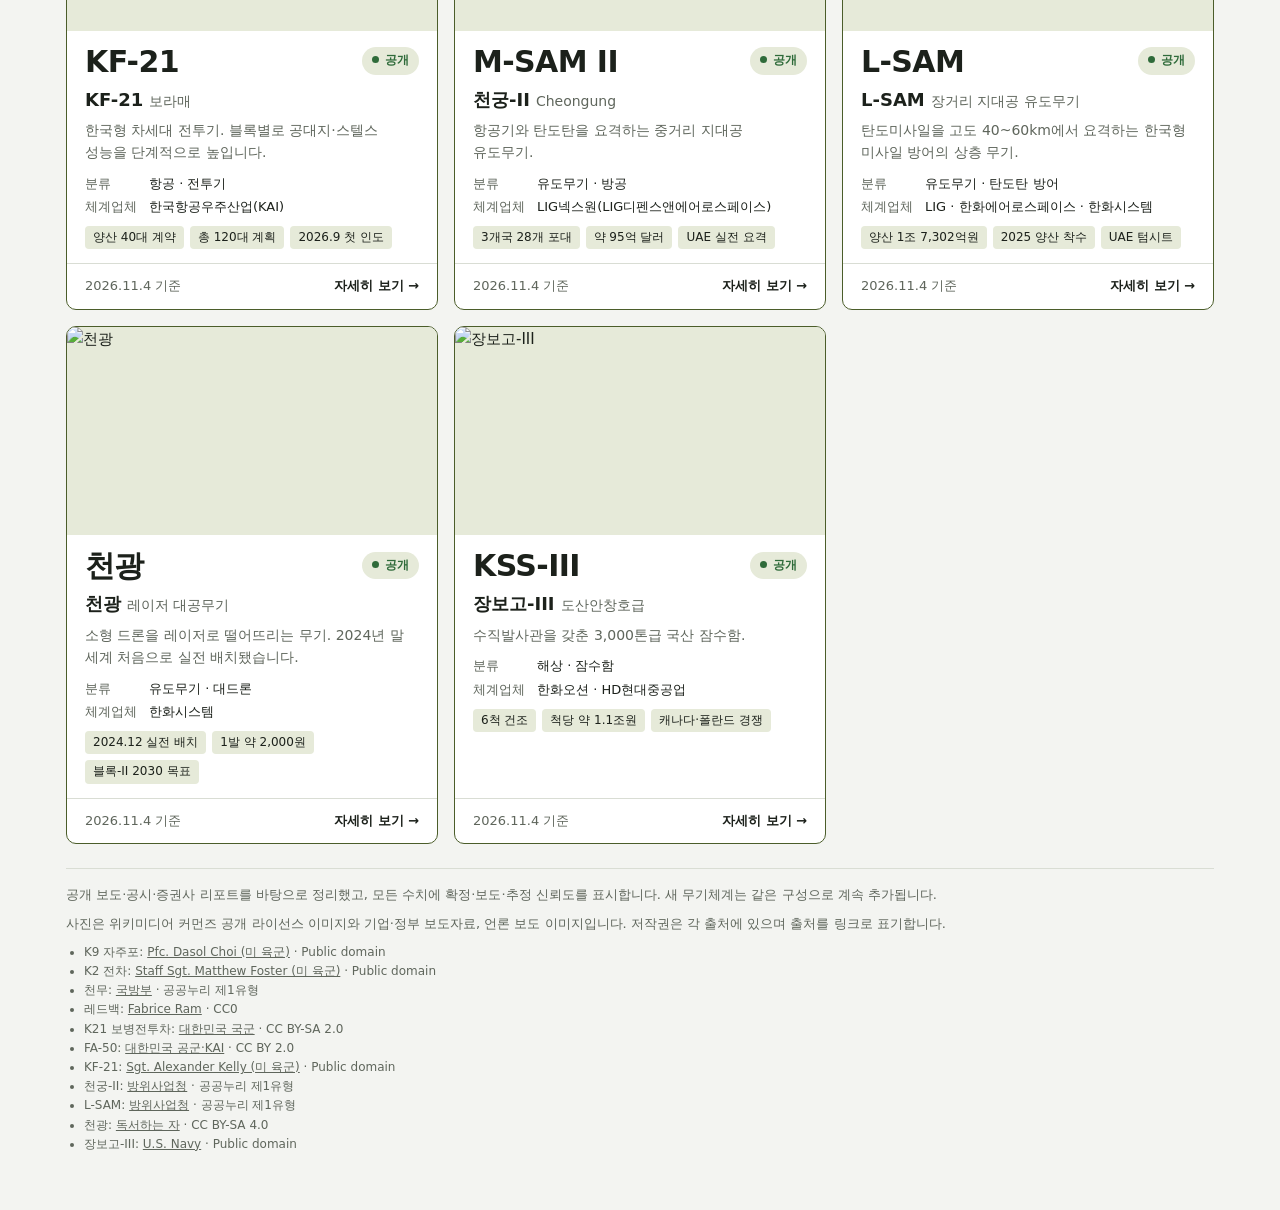
==== commit 4e04a15d: "무기체계 도감과 글로벌 Peer 비교를 최상위 카테고리로 분리 - 모든 페이지 상단에 공통 카테고리 메뉴(K-Defense · 무기체계 도감 · 글로벌 Peer 비교) - 홈의 '" ====
--- a/index.html
+++ b/index.html
@@ -6,10 +6,11 @@
 <title>K방산 무기체계 도감</title>
 <meta name="description" content="K방산 무기체계별 개발 연혁, 양산 단계, 수출국과 도입 배경, 단가, 구성품 업체, 향후 계획을 정리한 공부용 도감">
 <link rel="stylesheet" href="https://cdn.jsdelivr.net/gh/orioncactus/pretendard@v1.3.9/dist/web/variable/pretendardvariable-dynamic-subset.min.css">
-<link rel="stylesheet" href="assets/site.css?v=6d1abbde">
+<link rel="stylesheet" href="assets/site.css?v=a1a40a50">
 </head>
 <body>
 <div class="wrap">
+  <nav class="sitenav" aria-label="카테고리"><a class="brand" href="./">K-Defense</a><div class="sn-links"><a href="./" aria-current="page">무기체계 도감</a><a href="peers/">글로벌 Peer 비교</a></div></nav>
   <header style="display:flex;flex-direction:column;gap:10px">
     <div class="eyebrow">Korea Defense · Weapon Systems</div>
     <h1>K방산 무기체계 도감</h1>
@@ -24,11 +25,6 @@
   <ul class="grid" id="grid"></ul>
   <p class="empty hidden" id="empty">조건에 맞는 무기체계가 없습니다. 분류나 검색어를 바꿔 보세요.</p>
 
-  <section aria-labelledby="ana-h" style="display:flex;flex-direction:column;gap:12px;border-top:1px solid var(--line);padding-top:20px">
-    <div><div class="eyebrow">Analysis</div><h2 id="ana-h" style="font-size:22px;font-weight:700;margin-top:4px">분석 대시보드</h2>
-    <p class="desc" style="margin-top:4px">무기체계를 가로질러 기업·시장 단위로 보는 화면입니다.</p></div>
-    <ul class="grid" id="ana-grid"></ul>
-  </section>
 
   <footer class="site">
     <p>공개 보도·공시·증권사 리포트를 바탕으로 정리했고, 모든 수치에 확정·보도·추정 신뢰도를 표시합니다. 새 무기체계는 같은 구성으로 계속 추가됩니다.</p>
@@ -63,11 +59,6 @@
    photo:{f:"Hanwha laser anti-aircraft weapon.webp", by:"독서하는 자", lic:"CC BY-SA 4.0"}},
   {code:"KSS-III", name:"장보고-III", alias:"도산안창호급", cat:"해상", sub:"잠수함", maker:"한화오션 · HD현대중공업", desc:"수직발사관을 갖춘 3,000톤급 국산 잠수함.", href:"kss3/", updated:"2026.11.4", facts:["6척 건조","척당 약 1.1조원","캐나다·폴란드 경쟁"],
    photo:{f:"260621-N-DP708-1007 ROKS Dosan ahn Chang-ho (SS-083) arrives at Pearl Harbor-Hickam for RIMPAC 2026.jpg", by:"U.S. Navy", lic:"Public domain"}}
-];
-const ANALYSIS = [
-  {code:"PEERS", name:"글로벌 방산 Peer 비교", alias:"주가 · 멀티플 · 실적", href:"peers/", updated:"2026.11.5",
-   desc:"국내 방산 7사와 미국·유럽·아시아 21사의 주가 수익률, 예상 PER·EV/EBITDA, 이익률, 수주잔고 배수를 같은 기준으로 비교합니다.",
-   meta:[["대상","국내 7사 · 해외 21사"],["기준","2026.11.5 종가"]], facts:["28개사","달러·현지통화 수익률","잔고 배수"]}
 ];
 const CATS = ["전체","지상","항공","해상","유도무기"];
 let cat = "전체", q = "";
@@ -124,16 +115,6 @@
   document.getElementById("empty").classList.toggle("hidden", rows.length > 0);
 }
 render();
-document.getElementById("ana-grid").replaceChildren(...ANALYSIS.map(a => {
-  const li = el("li", "scard is-live");
-  const top = el("div", "scard-top"); top.append(el("div", "code", a.code), el("span", "state", "공개"));
-  const body = el("div", "scard-body"); const h = el("h2", null, a.name); h.append(el("span", null, a.alias));
-  const meta = el("dl", "meta"); a.meta.forEach(([k, v]) => meta.append(el("dt", null, k), el("dd", null, v)));
-  const f = el("div", "facts"); a.facts.forEach(x => f.append(el("span", null, x)));
-  body.append(h, el("p", "desc", a.desc), meta, f);
-  const foot = el("div", "scard-foot"); foot.append(el("span", null, a.updated + " 기준")); const ln = el("a", null, "자세히 보기"); ln.href = a.href; foot.append(ln);
-  li.append(top, body, foot); return li;
-}));
 document.getElementById("credits").replaceChildren(...SYSTEMS.filter(s => s.photo).map(s => {
   const li = el("li"); li.append(s.name + ": ");
   const a = el("a", null, s.photo.by); a.href = PG(s.photo.f); a.target = "_blank"; a.rel = "noopener";
--- a/assets/site.css
+++ b/assets/site.css
@@ -321,3 +321,11 @@
 .tip b{font-weight:600}
 .tip .row{display:flex;justify-content:space-between;gap:14px}
 .tip .row i{width:8px;height:8px;border-radius:50%;display:inline-block;margin-right:6px}
+
+/* ── 사이트 공통 카테고리 메뉴 ── */
+.sitenav{display:flex;align-items:center;gap:6px 20px;flex-wrap:wrap;border-bottom:1px solid var(--line);padding-bottom:12px}
+.sitenav .brand{font-weight:800;font-size:15px;letter-spacing:-.01em;text-decoration:none;color:var(--ink);margin-right:4px}
+.sn-links{display:flex;gap:4px;flex-wrap:wrap}
+.sn-links a{font-size:14px;text-decoration:none;color:var(--muted);padding:6px 12px;border-radius:7px;border:1px solid transparent}
+.sn-links a:hover{color:var(--ink);background:var(--accent-soft)}
+.sn-links a[aria-current="page"]{color:var(--ink);font-weight:600;background:var(--panel);border-color:var(--line)}
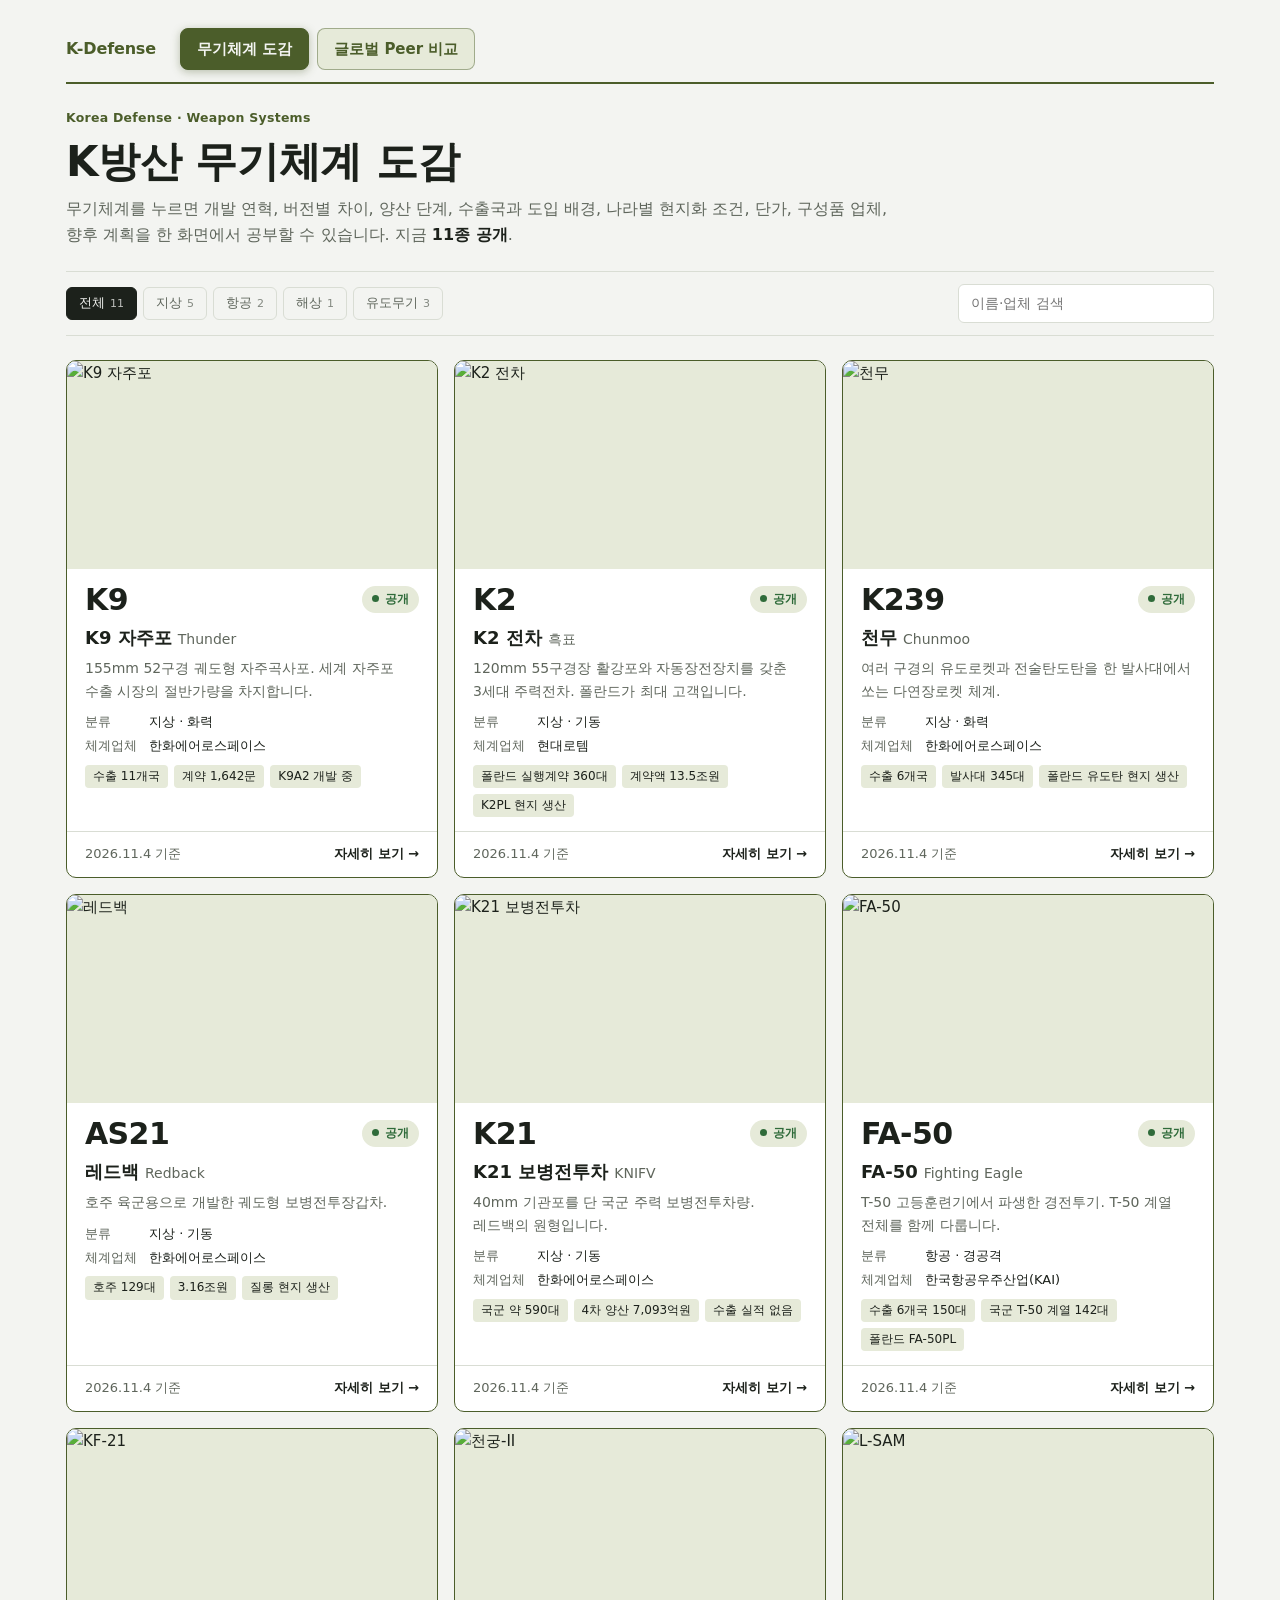
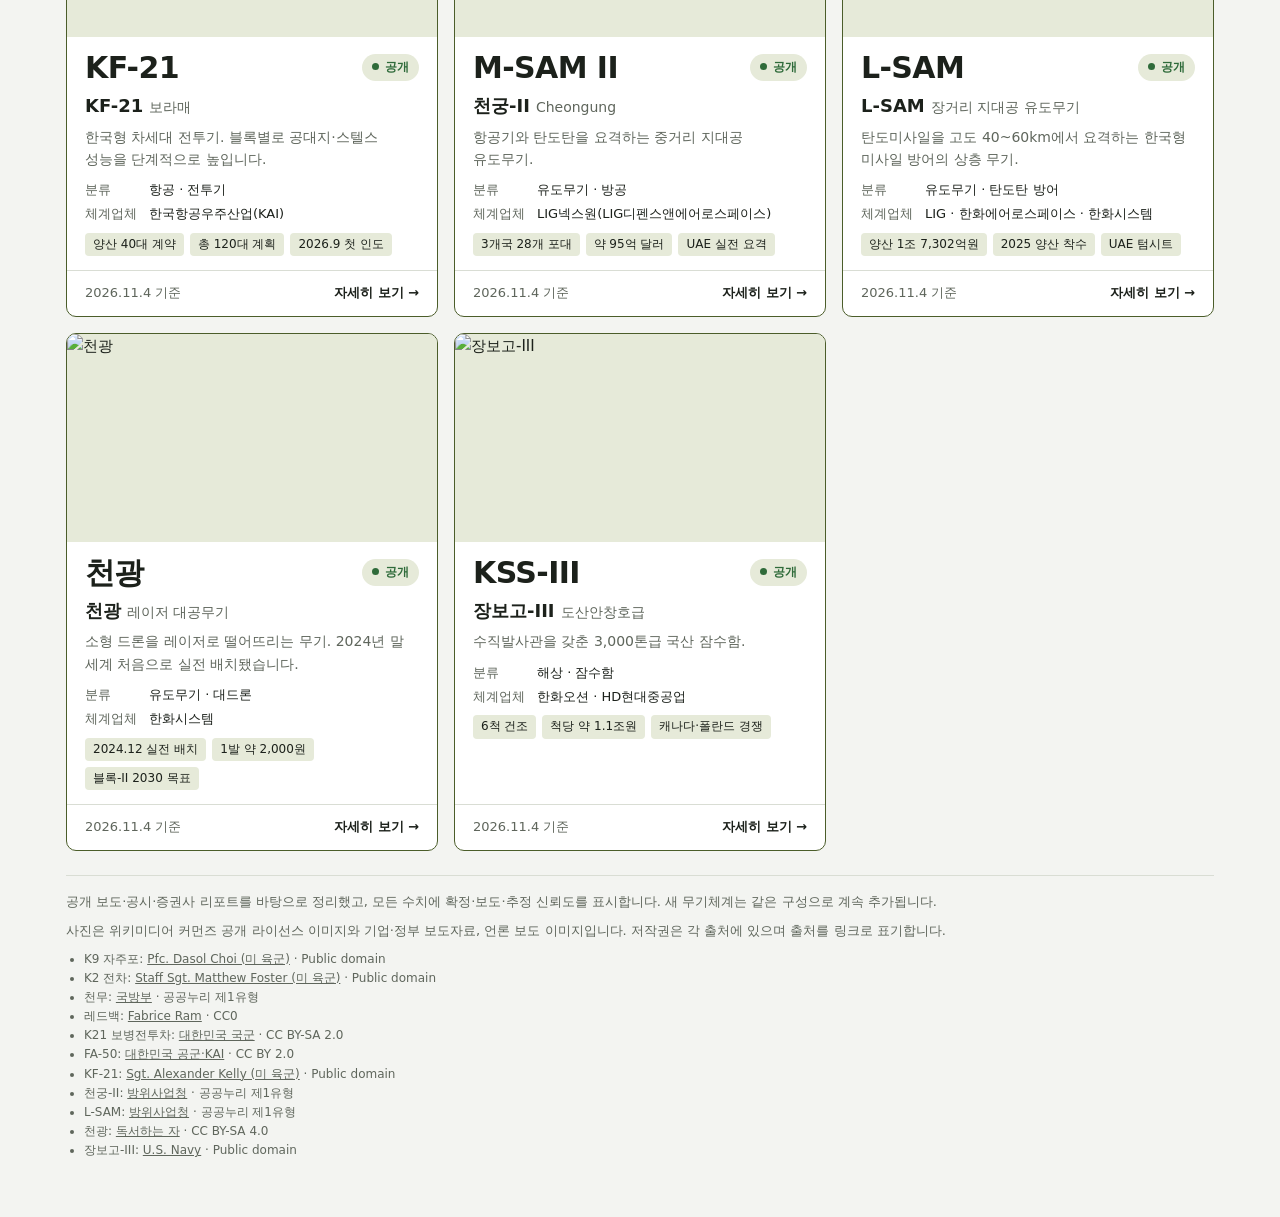
==== commit 6e0e6074: "상단 카테고리 메뉴를 포인트 색으로 강조 (현재 카테고리 채움, 나머지 연한 초록 버튼) Co-Authored-By: Claude Opus 5.5 <noreply@anthropic" ====
--- a/index.html
+++ b/index.html
@@ -6,7 +6,7 @@
 <title>K방산 무기체계 도감</title>
 <meta name="description" content="K방산 무기체계별 개발 연혁, 양산 단계, 수출국과 도입 배경, 단가, 구성품 업체, 향후 계획을 정리한 공부용 도감">
 <link rel="stylesheet" href="https://cdn.jsdelivr.net/gh/orioncactus/pretendard@v1.3.9/dist/web/variable/pretendardvariable-dynamic-subset.min.css">
-<link rel="stylesheet" href="assets/site.css?v=a1a40a50">
+<link rel="stylesheet" href="assets/site.css?v=95052e1d">
 </head>
 <body>
 <div class="wrap">
--- a/assets/site.css
+++ b/assets/site.css
@@ -323,9 +323,19 @@
 .tip .row i{width:8px;height:8px;border-radius:50%;display:inline-block;margin-right:6px}
 
 /* ── 사이트 공통 카테고리 메뉴 ── */
-.sitenav{display:flex;align-items:center;gap:6px 20px;flex-wrap:wrap;border-bottom:1px solid var(--line);padding-bottom:12px}
-.sitenav .brand{font-weight:800;font-size:15px;letter-spacing:-.01em;text-decoration:none;color:var(--ink);margin-right:4px}
-.sn-links{display:flex;gap:4px;flex-wrap:wrap}
-.sn-links a{font-size:14px;text-decoration:none;color:var(--muted);padding:6px 12px;border-radius:7px;border:1px solid transparent}
-.sn-links a:hover{color:var(--ink);background:var(--accent-soft)}
-.sn-links a[aria-current="page"]{color:var(--ink);font-weight:600;background:var(--panel);border-color:var(--line)}
+.sitenav{display:flex;align-items:center;gap:8px 20px;flex-wrap:wrap;border-bottom:2px solid var(--accent);padding-bottom:12px}
+.sitenav .brand{font-weight:800;font-size:16px;letter-spacing:-.01em;text-decoration:none;color:var(--accent);margin-right:4px}
+.sn-links{display:flex;gap:8px;flex-wrap:wrap}
+.sn-links a{font-size:15px;font-weight:600;text-decoration:none;color:var(--accent);padding:8px 16px;border-radius:8px;border:1.5px solid color-mix(in srgb,var(--accent) 45%,transparent);background:var(--accent-soft);transition:background .15s,color .15s}
+.sn-links a:hover{background:color-mix(in srgb,var(--accent) 22%,var(--accent-soft));border-color:var(--accent)}
+.sn-links a[aria-current="page"]{background:var(--accent);color:var(--bg);border-color:var(--accent);box-shadow:0 2px 8px color-mix(in srgb,var(--accent) 35%,transparent)}
+
+/* ── 엑셀 다운로드 버튼 ── */
+.xl-btn{font:inherit;font-size:12.5px;display:inline-flex;align-items:center;gap:5px;padding:4px 10px;border-radius:7px;border:1px solid var(--line);background:var(--panel);color:var(--muted);cursor:pointer;white-space:nowrap}
+.xl-btn:hover{color:var(--ok);border-color:var(--ok)}
+.xl-btn:disabled{opacity:.6;cursor:progress}
+.card.has-xl{position:relative}
+.card.has-xl > h2{padding-right:6.5rem}
+.xl-abs{position:absolute;top:16px;right:16px}
+.card-h > .xl-btn{align-self:flex-start}
+.xl-all{display:flex;flex-wrap:wrap;gap:8px;align-items:center}
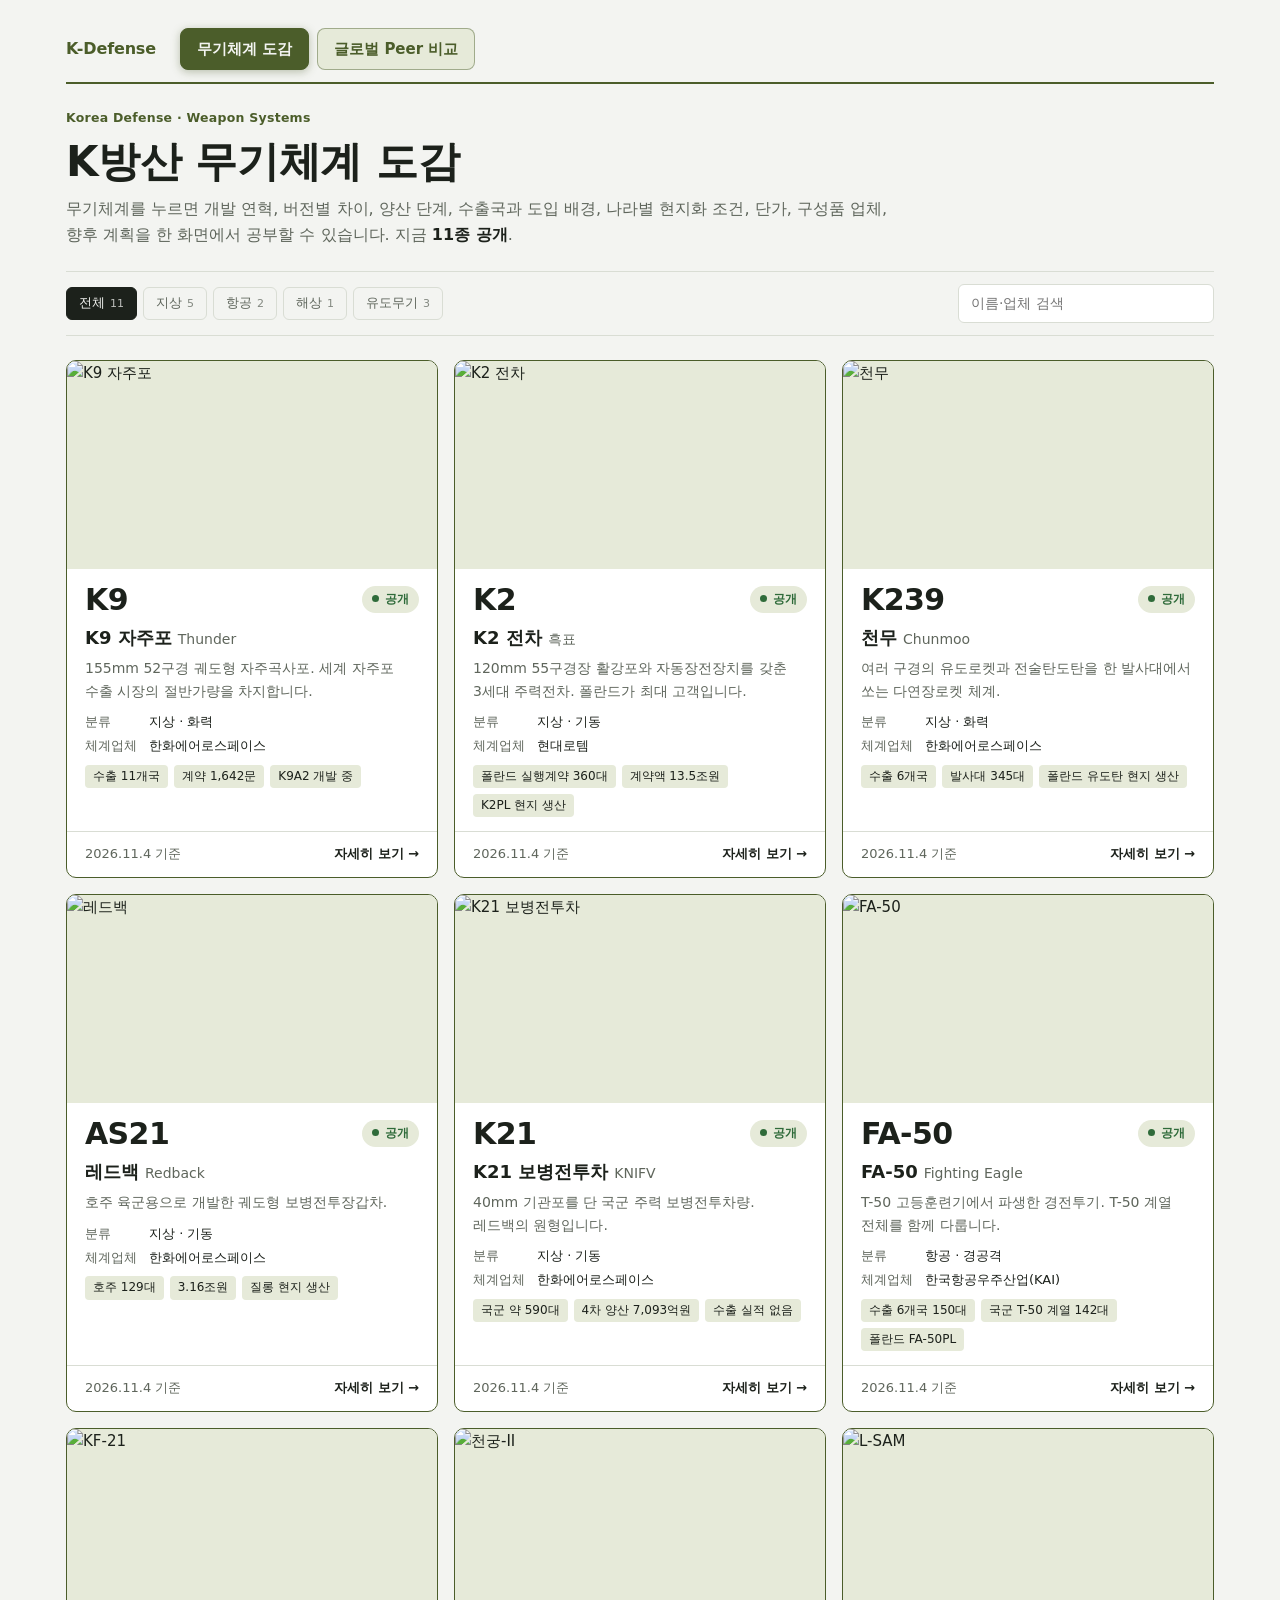
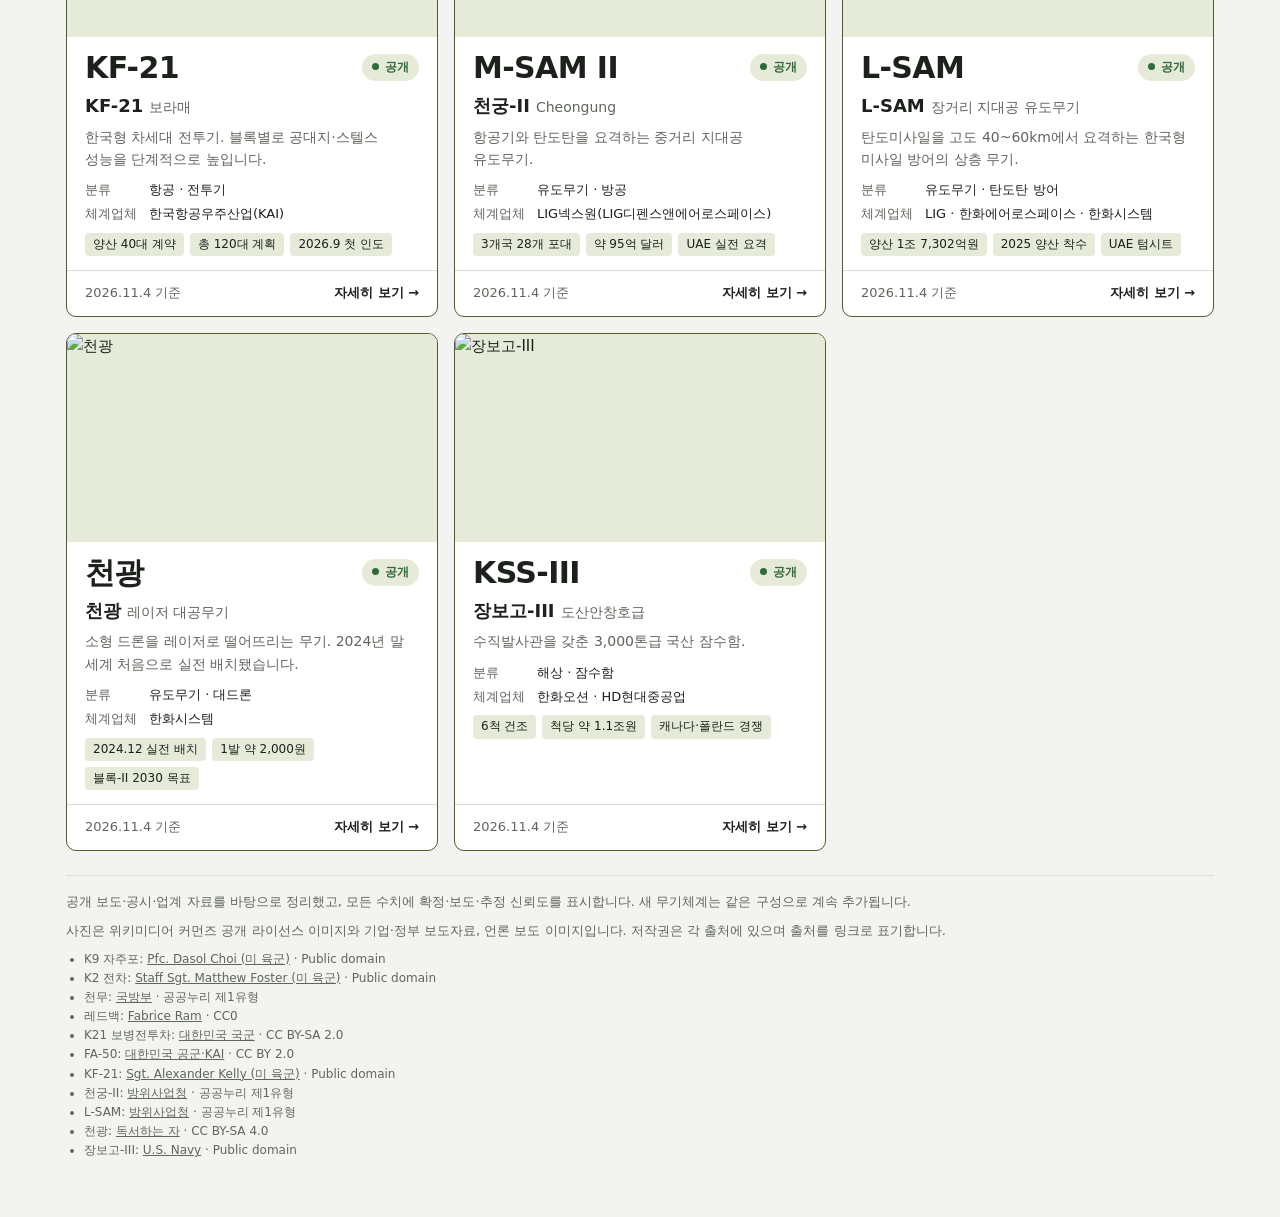
==== commit 5be89471: "증권사·증권가 언급 전부 제거(시장 추정·업계 자료로 표기) Co-Authored-By: Claude Opus 5.5 <noreply@anthropic.com> Claude-Ses" ====
--- a/index.html
+++ b/index.html
@@ -27,7 +27,7 @@
 
 
   <footer class="site">
-    <p>공개 보도·공시·증권사 리포트를 바탕으로 정리했고, 모든 수치에 확정·보도·추정 신뢰도를 표시합니다. 새 무기체계는 같은 구성으로 계속 추가됩니다.</p>
+    <p>공개 보도·공시·업계 자료를 바탕으로 정리했고, 모든 수치에 확정·보도·추정 신뢰도를 표시합니다. 새 무기체계는 같은 구성으로 계속 추가됩니다.</p>
     <p>사진은 위키미디어 커먼즈 공개 라이선스 이미지와 기업·정부 보도자료, 언론 보도 이미지입니다. 저작권은 각 출처에 있으며 출처를 링크로 표기합니다.</p>
     <ul id="credits"></ul>
   </footer>
